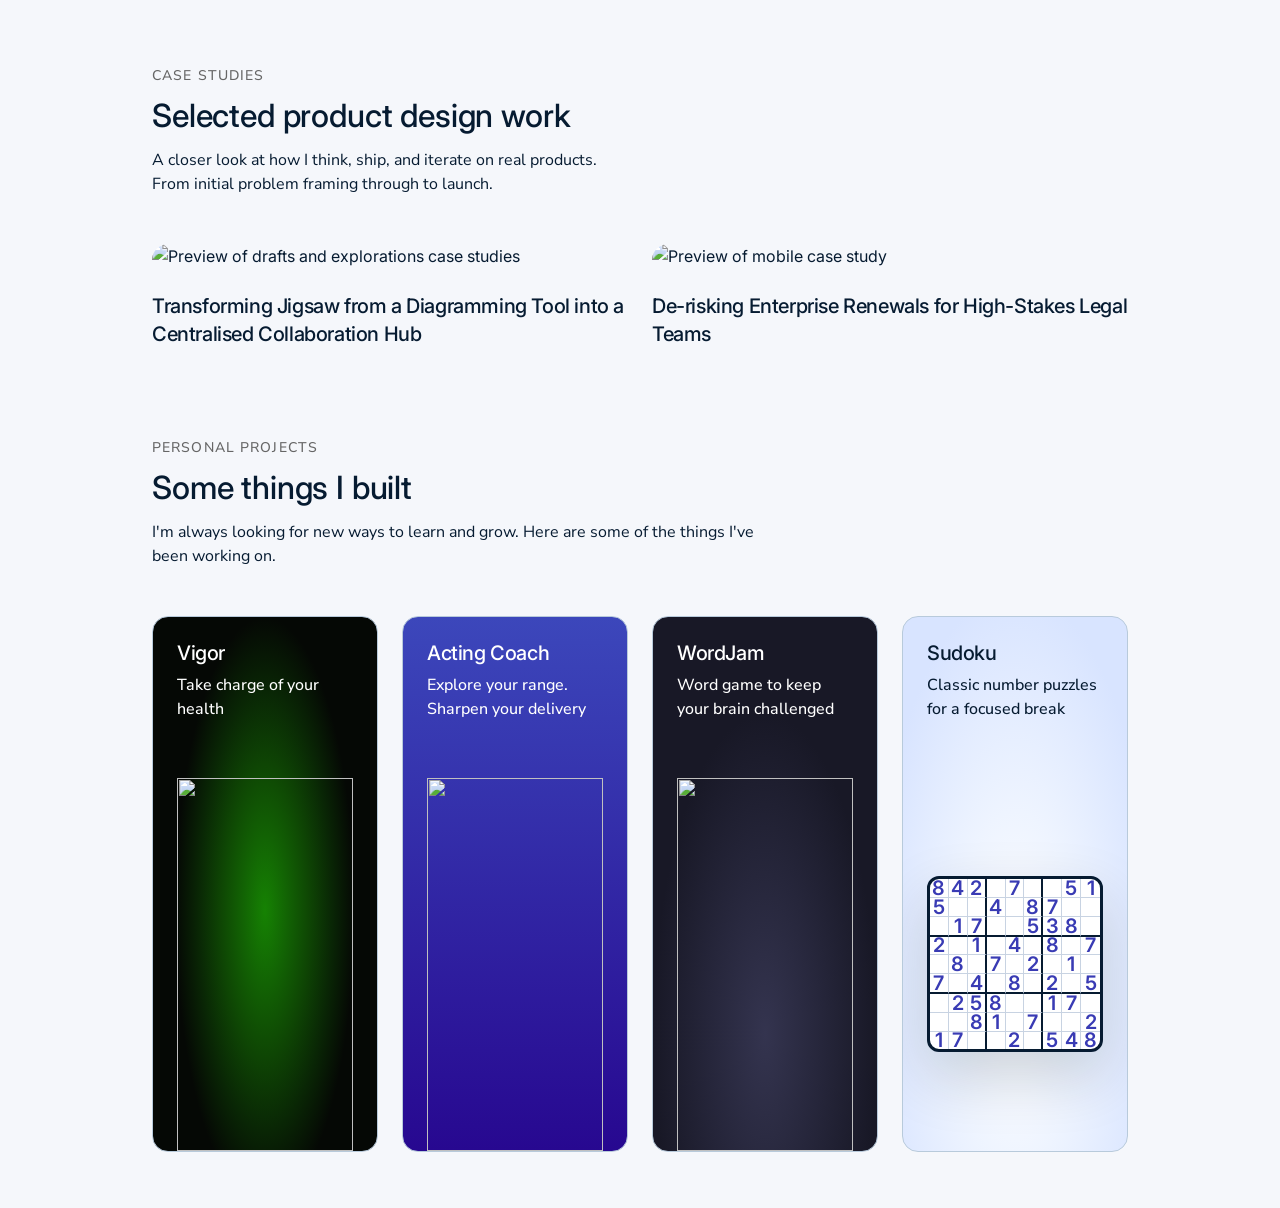
==== make/index.html @ db756119 "Add Sudoku to make page (#3) Co-authored-by: Cursor Agent <cursoragent@cursor.com> Co-authored-by: C" ====
<!DOCTYPE html>
<html lang="en">
<head>
    <meta charset="UTF-8">
    <meta name="viewport" content="width=device-width, initial-scale=1.0">
    <title>Make | Chip Rian</title>
    <meta name="description" content="Product design portfolio by Chip Rian.">
    <meta name="author" content="Chip Rian">
    <meta name="robots" content="index, follow">
    <link rel="canonical" href="https://designwithchip.com/make">
    
    <link rel="icon" type="image/png" href="../img/favicon.png">
    <link rel="stylesheet" href="../styles.css">
    <script src="../js/nav.js" defer></script>
    <script src="../js/footer.js" defer></script>
    <!-- Google tag (gtag.js) -->
    <script async src="https://www.googletagmanager.com/gtag/js?id=G-Y6DG4FZD75"></script>
    <script>
        window.dataLayer = window.dataLayer || [];
        function gtag(){dataLayer.push(arguments);}
        gtag('js', new Date());
        gtag('config', 'G-Y6DG4FZD75');
    </script>
</head>
<body class="portfolio-page">
    <div id="nav-placeholder"></div>
    
    <main class="portfolio-main">
        <div class="content-container">
            <section class="portfolio-hero">
                <p class="portfolio-eyebrow">Case studies</p>
                <h1 class="portfolio-title">Selected product design work</h1>
                <p class="portfolio-intro">
                    A closer look at how I think, ship, and iterate on real products.<br>From initial problem framing through to launch.
                </p>
            </section>

            <section class="portfolio-grid" aria-label="Case studies">
                <a class="portfolio-card-link" href="/make/drafts/">
                    <article class="portfolio-card">
                        <img src="../img/case-study-drafts.png" alt="Preview of drafts and explorations case studies" class="portfolio-card-image">
                        <h2 class="portfolio-card-title">Transforming Jigsaw from a Diagramming Tool into a Centralised Collaboration Hub</h2>
                    </article>
                </a>

                <a class="portfolio-card-link" href="/make/mobile/">
                    <article class="portfolio-card">
                        <img src="../img/case-study-mobile.png" alt="Preview of mobile case study" class="portfolio-card-image">
                        <h2 class="portfolio-card-title">De-risking Enterprise Renewals for High-Stakes Legal Teams</h2>
                    </article>
                </a>
            </section>

            <section class="portfolio-hero">
                <p class="portfolio-eyebrow">Personal projects</p>
                <h1 class="portfolio-title">Some things I built</h1>
                <p class="portfolio-intro">
                    I'm always looking for new ways to learn and grow. Here are some of the things I've been working on.
                </p>
            </section>

            <section class="make-personal-grid" aria-label="Personal projects">
                <div class="make-personal-grid-inner">
                    <a class="make-project-card-link" href="/make/vigor/" aria-label="Vigor">
                        <article class="make-project-card make-project-card--vigor" aria-label="Vigor card">
                            <div class="make-project-card-content">
                                <div class="make-project-card-title-row">
                                    <h3 class="make-project-card-title">Vigor</h3>
                                    <img class="make-project-card-frame-icon" src="../img/make/make-grid-frame.svg" alt="" aria-hidden="true">
                                </div>
                                <p class="make-project-card-subtitle">
                                    Take charge of your health
                                </p>
                            </div>
                            <div class="make-project-card-image-wrap" aria-hidden="true">
                                <img class="make-project-card-image" src="../img/make/make-grid-vigor.png" alt="" loading="lazy">
                            </div>
                        </article>
                    </a>

                    <a class="make-project-card-link" href="/make/acting-coach/" aria-label="Acting Coach">
                        <article class="make-project-card make-project-card--acting-coach" aria-label="Acting Coach card">
                            <div class="make-project-card-content">
                                <div class="make-project-card-title-row">
                                    <h3 class="make-project-card-title">Acting Coach</h3>
                                    <img class="make-project-card-frame-icon" src="../img/make/make-grid-frame.svg" alt="" aria-hidden="true">
                                </div>
                                <p class="make-project-card-subtitle">
                                    Explore your range.
                                    <br>Sharpen your delivery
                                </p>
                            </div>
                            <div class="make-project-card-image-wrap" aria-hidden="true">
                                <img class="make-project-card-image" src="../img/make/make-grid-acting-coach.png" alt="" loading="lazy">
                            </div>
                        </article>
                    </a>

                    <a class="make-project-card-link" href="/make/wordjam/" aria-label="WordJam">
                        <article class="make-project-card make-project-card--wordjam" aria-label="WordJam card">
                            <div class="make-project-card-content">
                                <div class="make-project-card-title-row">
                                    <h3 class="make-project-card-title">WordJam</h3>
                                    <img class="make-project-card-frame-icon" src="../img/make/make-grid-frame.svg" alt="" aria-hidden="true">
                                </div>
                                <p class="make-project-card-subtitle">
                                    Word game to keep your brain challenged
                                </p>
                            </div>
                            <div class="make-project-card-image-wrap" aria-hidden="true">
                                <img class="make-project-card-image" src="../img/make/make-grid-wordjam.png" alt="" loading="lazy">
                            </div>
                        </article>
                    </a>

                    <a class="make-project-card-link" href="/sudoku/" aria-label="Sudoku">
                        <article class="make-project-card make-project-card--sudoku" aria-label="Sudoku card">
                            <div class="make-project-card-content">
                                <div class="make-project-card-title-row">
                                    <h3 class="make-project-card-title">Sudoku</h3>
                                    <img class="make-project-card-frame-icon" src="../img/make/make-grid-frame.svg" alt="" aria-hidden="true">
                                </div>
                                <p class="make-project-card-subtitle">
                                    Classic number puzzles for a focused break
                                </p>
                            </div>
                            <div class="make-project-card-image-wrap make-project-card-image-wrap--sudoku" aria-hidden="true">
                                <div class="make-project-card-sudoku-board">
                                    <span>8</span><span>4</span><span>2</span><span></span><span>7</span><span></span><span></span><span>5</span><span>1</span>
                                    <span>5</span><span></span><span></span><span>4</span><span></span><span>8</span><span>7</span><span></span><span></span>
                                    <span></span><span>1</span><span>7</span><span></span><span></span><span>5</span><span>3</span><span>8</span><span></span>
                                    <span>2</span><span></span><span>1</span><span></span><span>4</span><span></span><span>8</span><span></span><span>7</span>
                                    <span></span><span>8</span><span></span><span>7</span><span></span><span>2</span><span></span><span>1</span><span></span>
                                    <span>7</span><span></span><span>4</span><span></span><span>8</span><span></span><span>2</span><span></span><span>5</span>
                                    <span></span><span>2</span><span>5</span><span>8</span><span></span><span></span><span>1</span><span>7</span><span></span>
                                    <span></span><span></span><span>8</span><span>1</span><span></span><span>7</span><span></span><span></span><span>2</span>
                                    <span>1</span><span>7</span><span></span><span></span><span>2</span><span></span><span>5</span><span>4</span><span>8</span>
                                </div>
                            </div>
                        </article>
                    </a>
                </div>
            </section>
        </div>
    </main>

    <div id="footer-placeholder"></div>
</body>
</html>
---- styles.css ----
@import url('https://fonts.googleapis.com/css2?family=Inter:slnt,wght@-10..0,100..900&family=Nunito+Sans:ital,opsz,wght@0,6..12,400..700&display=swap');

:root {
    /* Figma — designwithchip.com website (home 134:734) */
    --color-page: #f5f7fb;
    --color-surface-off-white: #fcfcfc;
    --color-surface-white: #ffffff;
    --color-text-figma: #061b31;
    --color-text-secondary-figma: #64748d;

    /* Background Colors */
    --bg-primary: #ffffff;
    --bg-secondary: #f5f5f5;
    --bg-tertiary: #f8f8f8;
    --bg-card: #f5f5f5;
    --bg-card-hover: #e8e8e8;
    --bg-navbar: #fcfcfc;
    --bg-promo: #f8f8f8;
    --bg-phone: #000;
    --bg-status-bar: #FFFFFF;
    --bg-bottom-nav: #f8f8f8;
    
    /* Text Colors */
    --text-primary: #061b31;
    --text-secondary: #666666;
    --text-on-dark: #FFFFFF;
    --text-on-light: #000000;
    --text-on-yellow: #000000;
    
    /* Border Colors */
    --border-primary: #e0e0e0;
    --border-secondary: #f0f0f0;
    --border-input: #ddd;
    
    /* Button & Chip Colors */
    --chip-green: #4CB221;
    --chip-purple: #4F32D9;
    --chip-purple-hover: #3d26a8;
    --chip-blue: #2184B2;
    --chip-gray: #616161;
    --chip-yellow: #F5C139;
    --chip-yellow-hover: #E5B132;
    --chip-orange: #FF8C00;
    --button-blue: #007AFF;
    
    /* Gradient Colors */
    --gradient-start: #3C1F7B;
    --gradient-end: #E06716;
    
    /* Font Family */
    --font-family: 'Inter', -apple-system, BlinkMacSystemFont, 'Segoe UI', Roboto, Oxygen, Ubuntu, Cantarell, sans-serif;
    --font-nunito: 'Nunito Sans', var(--font-family);
    
    /* Hero (Figma 127:743) */
    --hero-primary: #393bb4;
    --hero-border: #b8cadb;
    
    /* Font Sizes */
    --font-size-xs: 12px;
    --font-size-sm: 14px;
    --font-size-base: 16px;
    --font-size-md: 18px;
    --font-size-lg: 20px;
    --font-size-xl: 22px;
    --font-size-2xl: 24px;
    --font-size-3xl: 28px;
    --font-size-4xl: 48px;
    
    /* Font Weights */
    --font-weight-normal: 400;
    --font-weight-medium: 500;
    --font-weight-semibold: 600;
    --font-weight-bold: 700;
    
    /* Line Heights */
    --line-height-tight: 16px;
    --line-height-normal: 20px;
    --line-height-relaxed: 22px;
    --line-height-loose: 24px;
    --line-height-body: 1.6;
}

* {
    margin: 0;
    padding: 0;
    box-sizing: border-box;
}

body {
    color: var(--text-primary);
    font-family: var(--font-family);
    line-height: var(--line-height-body);
    background: var(--color-page);
}

/* index.html — Figma White/Off-White (#fcfcfc) */
body.page-home {
    background: var(--color-surface-off-white);
}

.hidden {
    display: none;
}

/* Navbar — Figma node 166:901 */
.navbar {
    position: sticky;
    top: 0;
    z-index: 100;
    background-color: var(--bg-navbar);
    display: flex;
    justify-content: center;
    align-items: center;
    min-height: 68px;
    padding: 0;
    border-bottom: 0.5px solid var(--hero-border);
}

.navbar-container {
    display: flex;
    justify-content: space-between;
    align-items: center;
    max-width: 1024px;
    width: 100%;
    padding: 0 24px;
    gap: 16px;
}

.navbar-brand {
    flex: 1 1 0;
    min-width: 0;
    font-size: 14px;
    line-height: 1.45;
    font-weight: var(--font-weight-semibold);
    letter-spacing: -0.28px;
    color: #061b31;
    text-decoration: none;
    text-transform: lowercase;
}

.navbar-brand:hover {
    opacity: 0.85;
}

.navbar-nav {
    display: flex;
    flex-wrap: wrap;
    align-items: center;
    justify-content: center;
    gap: 24px;
    list-style: none;
    margin: 0;
    padding: 0;
}

.navbar-nav-item--hidden {
    display: none !important;
}

.navbar-link {
    display: inline-block;
    font-size: 14px;
    line-height: 1.45;
    font-weight: var(--font-weight-medium);
    letter-spacing: -0.07px;
    color: #061b31;
    text-decoration: none;
    padding-bottom: 2px;
    border-bottom: 1px solid transparent;
    transition: color 0.15s ease, border-color 0.15s ease, opacity 0.15s ease;
}

.navbar-link:hover {
    opacity: 0.8;
}

.navbar-link--active {
    color: var(--hero-primary);
    border-bottom-color: var(--hero-primary);
}

.navbar-link--external {
    display: inline-flex;
    align-items: center;
    gap: 4px;
    border-bottom-color: transparent;
}

.navbar-link--external:hover {
    border-bottom-color: transparent;
}

.navbar-link-icon {
    flex-shrink: 0;
    display: block;
}

.navbar-cta-wrap {
    flex: 1 1 0;
    display: flex;
    justify-content: flex-end;
    min-width: 0;
}

.navbar-book-btn {
    display: inline-flex;
    align-items: center;
    justify-content: center;
    padding: 8px 12px;
    border-radius: 8px;
    border: 0.5px solid var(--hero-primary);
    background: transparent;
    color: var(--hero-primary);
    font-size: 14px;
    line-height: 1.45;
    font-weight: var(--font-weight-medium);
    letter-spacing: -0.07px;
    text-decoration: none;
    white-space: nowrap;
    transition: opacity 0.15s ease, background-color 0.15s ease;
}

.navbar-book-btn:hover {
    opacity: 0.9;
    background-color: rgba(57, 59, 180, 0.06);
}

@media (max-width: 799px) {
    .navbar-container {
        flex-wrap: wrap;
        row-gap: 12px;
        padding-top: 12px;
        padding-bottom: 12px;
    }

    .navbar-brand {
        flex: 1 1 auto;
    }

    .navbar-nav {
        order: 3;
        flex: 1 1 100%;
        justify-content: flex-start;
        gap: 16px;
    }

    .navbar-cta-wrap {
        flex: 0 0 auto;
    }

    .navbar-book-btn {
        font-size: 13px;
        padding: 6px 10px;
    }
}

/* Legacy class names (older pages / components) */
.logo {
    font-size: var(--font-size-sm);
    line-height: var(--line-height-normal);
    font-weight: var(--font-weight-semibold);
    color: var(--text-primary);
    text-decoration: none;
}

.nav-links {
    display: flex;
    gap: 2rem;
    list-style: none;
}

.nav-links a {
    color: var(--text-primary);
    text-decoration: none;
    font-size: var(--font-size-sm);
    line-height: var(--line-height-normal);
    font-weight: var(--font-weight-normal);
    transition: opacity 0.3s ease;
}

.nav-links a:hover {
    opacity: 0.7;
}

.nav-icon {
    width: 16px;
    height: 16px;
    margin-left: 4px;
    vertical-align: middle;
}

main {
    font-size: var(--font-size-base);
    line-height: var(--line-height-loose);
    font-weight: var(--font-weight-normal);
}

.intro-section {
    margin: 0;
    padding: 24px;
    max-width: 1024px;
    /* max-height: 600px;
    height: 100vh; */
    display: flex;
    flex-direction: column;
    /* align-items: center;
    justify-content: center;
    text-align: center; */
    /* border-right: 1px solid var(--border-primary);
    border-left: 1px solid var(--border-primary);
    border-bottom: 1px solid var(--border-primary); */
}

.intro-title {
    font-size: var(--font-size-4xl);
    line-height: 56px;
    font-weight: var(--font-weight-medium);
}

.intro-section p {
    font-size: var(--font-size-2xl);
    line-height: var(--line-height-body);
    font-weight: var(--font-weight-normal);
    color: var(--text-secondary);
    margin-bottom: 32px;
}

.intro-buttons {
    display: flex;
    gap: 16px;
    margin-top: 32px;
    flex-wrap: nowrap;
    margin: 0 auto;
    width: 100%;
    justify-content: center;
}

.intro-button {
    display: inline-block;
    padding: 12px 24px;
    border-radius: 8px;
    text-decoration: none;
    font-size: var(--font-size-base);
    font-weight: var(--font-weight-medium);
    transition: all 0.3s ease;
    cursor: pointer;
    border: none;
}

.intro-button-primary a {
    color: var(--bg-primary) !important; 
}

.intro-button-primary a:visited {
    color: var(--bg-primary) !important;
}

.intro-button-primary {
    background-color: var(--text-primary);
    color: var(--bg-primary);
}

.intro-button-primary:hover {
    opacity: 0.9;
    transform: translateY(-1px);
}

.intro-button-secondary {
    background-color: transparent;
    color: var(--text-primary);
    border: 1px solid var(--border-primary);
}

.intro-button-secondary:hover {
    background-color: var(--bg-card);
    border-color: var(--text-primary);
}

.work-section {
    width: 100%;
    padding: 32px 24px;
    /* border-right: 1px solid var(--border-primary);
    border-left: 1px solid var(--border-primary);
    border-bottom: 1px solid var(--border-primary); */
    display: flex;
    flex-direction: column;
    gap: 24px;
}

.work-section h2 {
    font-size: 32px;
    line-height: 40px;
    font-weight: var(--font-weight-normal);
    color: var(--text-primary);
    margin-bottom: 8px;
}

.work-section p {
    font-size: var(--font-size-base);
    line-height: var(--line-height-normal);
    font-weight: var(--font-weight-normal);
    color: var(--text-primary);
    margin-bottom: 32px;
}

.work-section-cards-2-1 {
    display: flex;
    gap: 24px;
}

.work-section-cards-2-1 > :first-child {
    flex: 2.3;
}

.work-section-cards-2-1 > :last-child {
    flex: 1;
}

.work-section-card {
    border-radius: 16px;
    padding: 24px;
    overflow: hidden;
    display: block;
    text-decoration: none;
    color: inherit;
    height: 536px;
}

.work-section-card-description {
    display: flex;
    flex-direction: column;
    gap: 8px;
    min-height: 72px;
    margin-bottom: 32px;
}

.work-section-card h3 {
    color: var(--text-on-dark);
    font-size: 20px;
    list-style: 24px;
    font-weight: var(--font-weight-semibold);

}

.work-section-card p {
    color: var(--text-on-dark);
    font-size: 16px;
    line-height: 20px;
    margin-bottom: 0px;
}

.ai-saas-website-review {
    background: linear-gradient(180deg, #d92b2b 0%, #891236 100%);
    color: var(--text-on-dark);
}

.ai-saas-website-review img {
    width: 100%;
    height: auto;
    object-fit: contain;
}

.wordjam {
    background: linear-gradient(180deg, #34344F 0%, #181826 100%);
    color: var(--text-on-dark);
}

.wordjam img {
    width: 100%;
    height: auto;
    object-fit: contain;
    /* box-shadow: 0 4px 36px 0 rgba(0, 0, 0, 0.25); */
}

.work-section-cards-1-1-1 {
    display: flex;
    gap: 24px;
}

.vigor {
    background: linear-gradient(180deg, #168203 0%, #050805 100%);
    color: var(--text-on-dark);
}

.vigor img {
    width: 100%;
    height: auto;
    object-fit: contain;
    /* box-shadow: 0 4px 36px 0 rgba(0, 0, 0, 0.25); */
}

.acting-coach {
    background: linear-gradient(180deg, #3C47BB 0%, #270890 100%);
    color: var(--text-on-dark);
}

.acting-coach img {
    width: 100%;
    height: auto;
    object-fit: contain;
    /* box-shadow: 0 4px 36px 0 rgba(0, 0, 0, 0.25); */
}

.warm {
    background: linear-gradient(180deg, #FFDA00 0%, #F27E00 100%);
    color: var(--text-primary);
}

.warm h3, .warm p {
    color: var(--text-primary);
}

.warm img {
    width: 100%;
    height: auto;
    object-fit: contain;
    /* box-shadow: 0 4px 36px 0 rgba(0, 0, 0, 0.25); */
}





.content-container {
    max-width: 1024px;
    margin: 32px auto;
    display: flex;
    flex-direction: column;
    gap: 32px;
    padding: 0 24px;
}

.cards-section {
    display: flex;
    gap: 8px;
    margin-top: 48px;
}

.card {
    background-color: var(--bg-card);
    border-radius: 16px;
    padding: 20px;
    text-align: left;
    flex: 1;
    transition: background-color 0.3s ease;
    display: flex;
    align-items: center;
    gap: 16px;
}

.card:hover {
    background-color: var(--bg-card-hover);
}

.card h3 {
    color: var(--text-primary);
}

.card p {
    color: var(--text-primary);
}

.card-image {
    width: 88px;
    height: 88px;
    margin-bottom: 0;
    border-radius: 14px;
    display: flex;
    align-items: center;
    justify-content: center;
    overflow: hidden;
    text-decoration: none;
}

.card-content {
    display: flex;
    flex-direction: column;
    gap: 8px;
    flex: 1;
    align-items: flex-start;
}

.card-initials {
    font-size: var(--font-size-3xl);
    font-weight: var(--font-weight-bold);
    color: var(--text-primary);
}

.acting-coach-card {
    background: linear-gradient(135deg, var(--gradient-start) 0%, var(--gradient-end) 100%);
}

.card-image img {
    width: 100%;
    height: 100%;
    object-fit: cover;
}

.card-title {
    font-size: var(--font-size-xl);
    line-height: var(--line-height-loose);
    font-weight: var(--font-weight-semibold);
    color: var(--text-primary);
}

.card-title-link {
    text-decoration: none;
    display: block;
}

.card-title-link .card-title {
    margin: 0;
}

.card-description {
    font-size: var(--font-size-sm);
    line-height: var(--line-height-normal);
    font-weight: var(--font-weight-normal);
    color: var(--text-primary);
    margin-bottom: 0;
}

.card-chip {
    display: inline-block;
    background-color: var(--chip-green);
    color: var(--text-on-dark);
    font-size: var(--font-size-xs);
    line-height: var(--line-height-tight);
    font-weight: var(--font-weight-normal);
    padding: 4px 12px;
    border-radius: 12px;
    text-decoration: none;
}

.card-link {
    text-decoration: none;
    color: inherit;
    flex: 1;
    display: block;
}

.card-link .card {
    height: 100%;
}

/* Promo section styles */
.promo-section {
    margin-top: 40px;
    background-color: var(--bg-promo);
    border-radius: 16px;
    padding: 40px 20px;
    display: flex;
    justify-content: center;
    align-items: center;
}

.promo-card {
    background-color: transparent;
    border-radius: 0;
    padding: 0;
    text-align: center;
    transition: opacity 0.3s ease;
    display: flex;
    flex-direction: column;
    align-items: center;
    gap: 32px;
    text-decoration: none;
    color: inherit;
    width: 100%;
}

.promo-card:hover {
    opacity: 0.9;
}

.promo-image {
    width: 180px;
    height: auto;
    border-radius: 0;
    display: flex;
    align-items: center;
    justify-content: center;
    overflow: hidden;
    flex-shrink: 0;
}

.promo-image img {
    width: 100%;
    height: auto;
    object-fit: contain;
}

.promo-content {
    display: flex;
    flex-direction: column;
    gap: 8px;
    flex: 1;
    align-items: center;
}

.promo-title {
    font-size: var(--font-size-xl);
    line-height: var(--line-height-loose);
    font-weight: var(--font-weight-semibold);
    color: var(--text-primary);
    margin: 0;
}

.promo-description {
    font-size: var(--font-size-sm);
    line-height: var(--line-height-normal);
    font-weight: var(--font-weight-normal);
    color: var(--text-primary);
    margin: 0;
}

.promo-chip {
    display: inline-block;
    padding: 12px 48px;
    background-color: var(--chip-yellow);
    color: var(--text-on-yellow);
    font-size: var(--font-size-lg);
    font-weight: var(--font-weight-bold);
    text-decoration: none;
    border-radius: 8px;
    text-align: center;
    transition: all 0.2s;
    cursor: pointer;
    margin-top: 16px;
}

.promo-chip:hover {
    background-color: var(--chip-yellow-hover);
}

/* Warm page specific styles */
.nav-right {
    display: flex;
    align-items: center;
    gap: 2rem;
}

.beta-button {
    background-color: var(--chip-purple);
    color: var(--text-on-dark);
    border: none;
    border-radius: 8px;
    padding: 8px 16px;
    font-size: var(--font-size-sm);
    font-weight: var(--font-weight-medium);
    cursor: pointer;
    transition: background-color 0.3s ease;
    margin-left: auto;
    display: inline-block;
    text-decoration: none;
}

.beta-button:hover {
    background-color: var(--chip-purple-hover);
}

.appstore-link {
    padding: 0;
    background: none;
}

.store-badge {
    height: 40px;
    width: auto;
    display: block;
}

.app-intro {
    margin: 40px 0 40px 0;
}

.app-header {
    display: flex;
    align-items: center;
}

.app-icon {
    width: 80px;
    height: 80px;
    border-radius: 16px;
    overflow: hidden;
    margin-right: 16px;
}

.app-icon img {
    width: 100%;
    height: 100%;
    object-fit: cover;
}

.app-icon.placeholder {
    display: flex;
    align-items: center;
    justify-content: center;
    background: linear-gradient(135deg, var(--gradient-start) 0%, var(--gradient-end) 100%);
    color: var(--text-on-dark);
    font-size: var(--font-size-2xl);
    font-weight: var(--font-weight-bold);
}

.app-icon.coaching-profile {
    width: 160px;
    height: 160px;
    border-radius: 16px;
}

.app-title {
    font-size: var(--font-size-4xl);
    line-height: 56px;
    font-weight: var(--font-weight-medium);
    color: var(--text-primary);
    margin-bottom: 8px;
}

.app-tagline {
    font-size: var(--font-size-2xl);
    line-height: var(--line-height-body);
    font-weight: var(--font-weight-normal);
    color: var(--text-secondary);
    margin-bottom: 8px;
}

.app-description p {
    font-size: var(--font-size-base);
    line-height: var(--line-height-loose);
    color: var(--text-primary);
}

.app-chip {
    display: inline-block;
    background-color: var(--chip-green);
    color: var(--text-on-dark);
    font-size: var(--font-size-xs);
    line-height: var(--line-height-tight);
    font-weight: var(--font-weight-normal);
    padding: 4px 12px;
    border-radius: 12px;
}

.beta {
    background-color: var(--chip-blue);
}

.development {
    background-color: var(--chip-gray);
}

.released {
    background-color: var(--chip-green);
}

.try-beta {
    background-color: var(--chip-purple);
}

.app-description {
    margin: 40px 0;
}

.app-description p {
    font-size: var(--font-size-base);
    line-height: var(--line-height-loose);
    color: var(--text-primary);
}

.mockups-section {
    margin: 40px 0;
    width: 100%;
    text-align: center;
}

.phone-mockup {
    display: inline-block;
    width: 280px;
    height: 560px;
    background-color: var(--bg-phone);
    border-radius: 40px;
    padding: 8px;
    box-shadow: 0 8px 32px rgba(0, 0, 0, 0.3);
    margin: 0 16px;
}

.phone-screen {
    width: 100%;
    height: 100%;
    border-radius: 32px;
    overflow: hidden;
    display: flex;
    flex-direction: column;
}

.screen-image {
    width: 100%;
    height: 100%;
    object-fit: cover;
    border-radius: 32px;
}

.status-bar {
    display: flex;
    justify-content: space-between;
    align-items: center;
    padding: 12px 20px;
    background-color: var(--bg-status-bar);
    font-size: var(--font-size-sm);
    font-weight: var(--font-weight-semibold);
}

.status-icons {
    display: flex;
    gap: 4px;
}

.screen-content {
    flex: 1;
    padding: 20px;
    color: var(--text-on-light);
    overflow-y: auto;
}

.screen-content h2 {
    font-size: var(--font-size-2xl);
    font-weight: var(--font-weight-bold);
    margin-bottom: 20px;
    color: var(--text-on-light);
}

.screen-header {
    display: flex;
    justify-content: space-between;
    align-items: center;
    margin-bottom: 20px;
}

.screen-header h2 {
    margin: 0;
    font-size: var(--font-size-md);
    font-weight: var(--font-weight-semibold);
}

.header-icons {
    display: flex;
    gap: 12px;
}

.contact-list {
    margin-bottom: 24px;
}

.contact-item {
    display: flex;
    justify-content: space-between;
    align-items: center;
    padding: 12px 0;
    border-bottom: 1px solid var(--border-secondary);
}

.connect-btn {
    background-color: var(--chip-orange);
    color: var(--text-on-dark);
    border: none;
    border-radius: 6px;
    padding: 6px 12px;
    font-size: var(--font-size-xs);
    font-weight: var(--font-weight-medium);
}

.important-dates {
    margin-top: 24px;
}

.important-dates h3 {
    font-size: var(--font-size-base);
    font-weight: var(--font-weight-semibold);
    color: var(--text-on-light);
}

.date-item {
    display: flex;
    flex-direction: column;
    gap: 4px;
    padding: 8px 0;
}

.date {
    font-size: var(--font-size-xs);
    font-weight: var(--font-weight-semibold);
    color: var(--text-secondary);
}

.event {
    font-size: var(--font-size-sm);
    color: var(--text-on-light);
}

.friends-list {
    display: flex;
    flex-direction: column;
    gap: 8px;
}

.friend-item {
    padding: 12px 0;
    border-bottom: 1px solid var(--border-secondary);
    font-size: var(--font-size-sm);
    color: var(--text-on-light);
}

.profile-content {
    display: flex;
    flex-direction: column;
    gap: 20px;
}

.field {
    display: flex;
    flex-direction: column;
    gap: 8px;
}

.field label {
    font-size: var(--font-size-xs);
    font-weight: var(--font-weight-semibold);
    color: var(--text-secondary);
    text-transform: uppercase;
}

.field input {
    border: 1px solid var(--border-input);
    border-radius: 6px;
    padding: 8px 12px;
    font-size: var(--font-size-sm);
}

.section-header {
    display: flex;
    justify-content: space-between;
    align-items: center;
    margin-bottom: 12px;
}

.section-header h3 {
    font-size: var(--font-size-xs);
    font-weight: var(--font-weight-semibold);
    color: var(--text-secondary);
    text-transform: uppercase;
    margin: 0;
}

.section-header button {
    background-color: var(--button-blue);
    color: var(--text-on-dark);
    border: none;
    border-radius: 6px;
    padding: 4px 8px;
    font-size: var(--font-size-xs);
}

.bottom-nav {
    display: flex;
    justify-content: space-around;
    align-items: center;
    padding: 12px 0;
    background-color: var(--bg-bottom-nav);
    border-top: 1px solid var(--border-primary);
    font-size: var(--font-size-md);
}

.why-section {
    margin: 80px 0;
}

.why-section h2 {
    font-size: 32px;
    line-height: 40px;
    font-weight: var(--font-weight-normal);
    color: var(--text-primary);
    margin-bottom: 24px;
}

.why-section p {
    font-size: var(--font-size-base);
    line-height: var(--line-height-loose);
    color: var(--text-primary);
    margin-bottom: 16px;
}

.feature-list {
    margin: 12px 0 0 20px;
    display: flex;
    flex-direction: column;
    gap: 8px;
    color: var(--text-primary);
}

.feature-list li {
    line-height: var(--line-height-relaxed);
}

/* Home – Figma node 134:734 (home) */
/* Home hero – Figma node 134:744 (Hero 1) */
.coaching-hero {
    display: flex;
    align-items: center;
    justify-content: center;
    gap: 24px;
    padding: 48px;
    border: 0.5px solid var(--hero-border);
    border-radius: 32px;
    overflow: hidden;
    background: radial-gradient(100% 100% at 100% 100%, #4444D2 0%, #3444C5 34.13%, #30329F 71%, #21227D 100%), radial-gradient(203.33% 100% at 100% 46.25%, #393BB4 0%, #191A4E 100%);
}

.coaching-hero-content {
    flex: 1;
    min-width: 0;
    display: flex;
    flex-direction: column;
    gap: 16px;
    align-items: flex-start;
}

.coaching-eyebrow {
    font-family: var(--font-nunito);
    font-size: 16px;
    font-weight: var(--font-weight-medium);
    line-height: 24px;
    color: #ffffff;
    margin: 0;
}

.coaching-title {
    font-family: var(--font-family);
    font-size: 24px;
    font-weight: var(--font-weight-medium);
    line-height: 36px;
    letter-spacing: -0.12px;
    color: #ffffff;
    margin: 0;
}

.coaching-hero-buttons {
    display: flex;
    gap: 16px;
    align-items: center;
    flex-wrap: wrap;
}

.coaching-hero-btn {
    display: inline-flex;
    align-items: center;
    justify-content: center;
    padding: 12px 20px;
    border-radius: 9px;
    font-family: var(--font-family);
    font-size: 18px;
    font-weight: var(--font-weight-medium);
    letter-spacing: -0.09px;
    line-height: 1.45;
    text-decoration: none;
    cursor: pointer;
    border: none;
    transition: opacity 0.2s ease;
}

.coaching-hero-btn:hover {
    opacity: 0.92;
}

.coaching-hero-btn-primary {
    background-color: #ffffff;
    color: var(--hero-primary);
}

.coaching-hero-btn-primary:hover {
    background-color: #f2f3ff;
    opacity: 1;
}

.coaching-hero-btn-secondary {
    background-color: transparent;
    color: #ffffff;
    border: 1px solid #ffffff;
}

.coaching-hero-btn-secondary:hover {
    background-color: rgba(255, 255, 255, 0.08);
    opacity: 1;
}

.coaching-hero-subtext {
    font-family: var(--font-nunito);
    font-size: 16px;
    font-weight: var(--font-weight-medium);
    line-height: 24px;
    color: var(--text-primary);
    margin: 0;
}

.coaching-hero-photo {
    flex-shrink: 0;
    width: 320px;
    height: 320px;
    border-radius: 32px;
    overflow: hidden;
    border: 1px solid #ffffff;
    box-sizing: border-box;
}

.coaching-hero-photo img {
    width: 100%;
    height: 100%;
    object-fit: cover;
    display: block;
}

.coaching-hero-cta {
    margin-top: 32px;
    padding: 24px;
    background-color: var(--bg-card);
    border-radius: 16px;
}

.coaching-hero-cta .coaching-cta-title {
    margin-bottom: 12px;
}

.coaching-hero-cta .coaching-cta-text {
    padding-bottom: 20px;
}

.coaching-hero-details-link {
    margin-top: 16px;
    margin-bottom: 0;
    font-size: var(--font-size-sm);
}

.coaching-hero-details-link a {
    color: var(--text-secondary);
    text-decoration: underline;
}

.coaching-info {
    flex: 1;
}

.coaching-tagline {
    font-size: var(--font-size-lg);
    line-height: 28px;
    font-weight: var(--font-weight-normal);
    color: var(--text-secondary);
    margin-bottom: 8px;
}

/* Same bordered, padded block as .work-section on main index */
.coaching-section {
    width: 100%;
    padding: 72px 24px;
    display: flex;
    flex-direction: column;
    gap: 24px;
}

.coaching-section.hidden {
    display: none;
}

.coaching-section h2 {
    font-size: 32px;
    line-height: 40px;
    font-weight: var(--font-weight-normal);
    color: var(--text-primary);
    margin-bottom: 8px;
}

.coaching-section > p {
    font-size: var(--font-size-base);
    line-height: var(--line-height-normal);
    font-weight: var(--font-weight-normal);
    color: var(--text-primary);
    margin-bottom: 0;
}

/* The problem — Figma 134:756 (White/Light grey) */
.problem-section {
    background-color: var(--color-page);
    border: 0.5px solid var(--hero-border);
    border-radius: 32px;
    padding: 48px;
    overflow: hidden;
}

.problem-section-inner {
    display: flex;
    flex-direction: column;
    gap: 8px;
    max-width: 100%;
}

.problem-heading {
    font-family: var(--font-family);
    font-size: 24px;
    font-weight: var(--font-weight-medium);
    line-height: 36px;
    letter-spacing: -0.12px;
    color: var(--text-primary);
    margin: 0;
}

.problem-body {
    font-family: var(--font-nunito);
    font-size: 16px;
    font-weight: var(--font-weight-medium);
    line-height: 24px;
    color: var(--text-primary);
}

.problem-body p {
    margin: 0 0 8px 0;
}

.problem-body p:last-of-type {
    margin-bottom: 0;
}

.problem-body ul {
    margin: 0 0 8px 0;
    padding-left: 24px;
    list-style: disc;
}

.problem-body ul li {
    margin-bottom: 4px;
    font-family: var(--font-nunito);
    font-size: 16px;
    font-weight: var(--font-weight-medium);
    line-height: 24px;
    color: var(--text-primary);
}

.problem-body ul li:last-child {
    margin-bottom: 0;
}

.coaching-section p {
    font-size: var(--font-size-base);
    line-height: var(--line-height-loose);
    color: var(--text-primary);
    margin-bottom: 16px;
}

.coaching-section p:last-of-type {
    margin-bottom: 0;
}

.coaching-note {
    margin-top: 24px;
}

/* About page (about/index.html) */
.about-article .about-article-inner {
    max-width: 720px;
    margin: 0 auto;
}

.about-article-title {
    font-family: var(--font-family);
    font-size: 32px;
    font-weight: var(--font-weight-medium);
    line-height: 40px;
    letter-spacing: -0.16px;
    color: var(--text-primary);
    margin: 0 0 20px 0;
}

.about-lead {
    font-family: var(--font-nunito);
    font-size: 16px;
    font-weight: var(--font-weight-medium);
    line-height: 24px;
    color: var(--text-primary);
    margin: 0;
}

.about-block {
    margin-top: 40px;
}

.about-block h2 {
    font-family: var(--font-family);
    font-size: 24px;
    font-weight: var(--font-weight-medium);
    line-height: 36px;
    letter-spacing: -0.12px;
    color: var(--text-primary);
    margin: 0 0 16px 0;
}

.about-block p,
.about-block li {
    font-family: var(--font-nunito);
    font-size: 16px;
    font-weight: var(--font-weight-medium);
    line-height: 24px;
    color: var(--text-primary);
    margin: 0 0 12px 0;
}

.about-block p:last-child {
    margin-bottom: 0;
}

.about-block ul {
    margin: 12px 0 0 0;
    padding-left: 24px;
    list-style: disc;
}

.about-block li {
    margin-bottom: 8px;
}

.about-block li:last-child {
    margin-bottom: 0;
}

.about-block strong {
    font-weight: var(--font-weight-semibold);
}

.about-hobbies {
    margin-top: 20px;
    display: flex;
    flex-direction: column;
    gap: 24px;
}

.about-hobby h3 {
    font-family: var(--font-family);
    font-size: 18px;
    font-weight: var(--font-weight-medium);
    line-height: 28px;
    letter-spacing: -0.09px;
    color: var(--text-primary);
    margin: 0 0 8px 0;
}

.about-hobby p {
    font-family: var(--font-nunito);
    font-size: 16px;
    font-weight: var(--font-weight-medium);
    line-height: 24px;
    color: var(--text-primary);
    margin: 0;
}

.about-outro {
    margin-top: 32px;
}

.about-outro a {
    color: var(--hero-primary);
    text-decoration: underline;
    text-underline-offset: 2px;
}

.about-outro a:hover {
    opacity: 0.88;
}

/* Why you're not getting calls — Figma 134:794 */
.calls-section {
    background-color: var(--color-page);
    border: 0.5px solid var(--hero-border);
    border-radius: 32px;
    padding: 48px;
    display: flex;
    flex-direction: column;
    gap: 32px;
    overflow: hidden;
}

.calls-section-header {
    display: flex;
    flex-direction: column;
    gap: 8px;
}

.calls-heading {
    font-family: var(--font-family);
    font-size: 24px;
    font-weight: var(--font-weight-medium);
    line-height: 36px;
    letter-spacing: -0.12px;
    color: var(--text-primary);
    margin: 0;
}

.calls-intro {
    font-family: var(--font-nunito);
    font-size: 16px;
    font-weight: var(--font-weight-medium);
    line-height: 24px;
    color: var(--text-primary);
    margin: 0;
}

.calls-cards {
    display: flex;
    gap: 24px;
    width: 100%;
}

.calls-card {
    flex: 1 1 0;
    min-width: 0;
    background-color: var(--color-surface-white);
    border: 0.5px solid var(--hero-border);
    border-radius: 16px;
    padding: 24px;
    display: flex;
    flex-direction: column;
    gap: 24px;
}

.calls-card-icon {
    width: 48px;
    height: 48px;
    flex-shrink: 0;
    display: flex;
    align-items: center;
    justify-content: center;
    border-radius: 50%;
    background-color: var(--hero-primary);
    border: none;
}

.calls-card-icon-img {
    width: 24px;
    height: 24px;
    display: block;
    flex-shrink: 0;
}

.calls-card-title {
    font-family: var(--font-family);
    font-size: 20px;
    font-weight: var(--font-weight-medium);
    line-height: 32px;
    letter-spacing: -0.3px;
    color: var(--text-primary);
    margin: 0;
}

.calls-card-body {
    font-family: var(--font-nunito);
    font-size: 16px;
    font-weight: var(--font-weight-medium);
    line-height: 24px;
    color: var(--text-primary);
}

.calls-card-body p {
    margin: 0 0 8px 0;
}

.calls-card-body p:last-of-type {
    margin-bottom: 0;
}

.calls-card-body ul {
    margin: 0 0 8px 0;
    padding-left: 24px;
    list-style: disc;
}

.calls-card-body ul li {
    margin-bottom: 4px;
    font-family: var(--font-nunito);
    font-size: 16px;
    font-weight: var(--font-weight-medium);
    line-height: 24px;
    color: var(--text-primary);
}

.calls-card-body ul li:last-child {
    margin-bottom: 0;
}

/* What we do to fix it — Figma 134:825 (White/White) */
.fix-it-section {
    background-color: var(--color-surface-white);
    border: 0.5px solid var(--hero-border);
    border-radius: 32px;
    padding: 48px;
    overflow: hidden;
}

.fix-it-inner {
    display: flex;
    flex-direction: column;
    gap: 0;
}

.fix-it-heading {
    font-family: var(--font-family);
    font-size: 24px;
    font-weight: var(--font-weight-medium);
    line-height: 36px;
    letter-spacing: -0.12px;
    color: var(--text-primary);
    margin: 0 0 8px 0;
}

.fix-it-body {
    display: flex;
    flex-direction: column;
    gap: 24px;
}

.fix-it-intro {
    font-family: var(--font-nunito);
    font-size: 16px;
    font-weight: var(--font-weight-medium);
    line-height: 24px;
    color: var(--text-primary);
    margin: 0;
}

.fix-it-subhead {
    font-family: var(--font-nunito);
    font-size: 16px;
    font-weight: var(--font-weight-medium);
    line-height: 24px;
    color: var(--text-primary);
    margin: 0;
}

.fix-it-grid {
    display: grid;
    grid-template-columns: repeat(3, 1fr);
    gap: 8px;
}

.fix-it-item {
    display: flex;
    align-items: center;
    gap: 8px;
    padding: 12px 20px;
    background-color: var(--color-page);
    border-radius: 12px;
}

.fix-it-arrow {
    flex-shrink: 0;
    color: var(--hero-primary);
}

.fix-it-item span {
    font-family: var(--font-nunito);
    font-size: 16px;
    font-weight: var(--font-weight-medium);
    line-height: 24px;
    color: var(--text-primary);
}

.fix-it-outro {
    font-family: var(--font-nunito);
    font-size: 16px;
    font-weight: var(--font-weight-medium);
    line-height: 24px;
    color: var(--text-primary);
    margin: 0;
}

/* What changes after working together — Figma 134:1838 (White/White) */
.changes-section {
    background-color: var(--color-surface-white);
    border: 0.5px solid var(--hero-border);
    border-radius: 32px;
    padding: 48px;
    overflow: hidden;
}

.changes-inner {
    display: flex;
    flex-direction: column;
    gap: 24px;
}

.changes-heading {
    font-family: var(--font-family);
    font-size: 24px;
    font-weight: var(--font-weight-medium);
    line-height: 36px;
    letter-spacing: -0.12px;
    color: var(--text-primary);
    margin: 0;
}

.changes-row {
    display: flex;
    gap: 24px;
    align-items: stretch;
}

.changes-list-wrap {
    flex: 1 1 0;
    min-width: 0;
}

.changes-intro {
    font-family: var(--font-nunito);
    font-size: 16px;
    font-weight: var(--font-weight-medium);
    line-height: 24px;
    color: var(--text-primary);
    margin: 0 0 8px 0;
}

.changes-list {
    margin: 0;
    padding-left: 24px;
    list-style: disc;
    font-family: var(--font-nunito);
    font-size: 16px;
    font-weight: var(--font-weight-medium);
    line-height: 24px;
    color: var(--text-primary);
}

.changes-list li {
    margin-bottom: 4px;
}

.changes-list li:last-child {
    margin-bottom: 0;
}

.changes-cta-box {
    flex: 1 1 0;
    min-width: 0;
    background-color: var(--hero-primary);
    border-radius: 16px;
    padding: 24px;
    display: flex;
    flex-direction: column;
    gap: 16px;
    align-items: center;
    justify-content: center;
    text-align: center;
}

.changes-cta-label {
    font-family: var(--font-nunito);
    font-size: 16px;
    font-weight: var(--font-weight-medium);
    line-height: 24px;
    color: var(--text-on-dark);
    margin: 0;
}

.changes-cta-line {
    font-family: var(--font-family);
    font-size: 20px;
    font-weight: var(--font-weight-medium);
    line-height: 32px;
    letter-spacing: -0.4px;
    color: var(--text-on-dark);
    margin: 0;
}

/* Book your first session — Figma 134:1850 (White/Light grey) */
.book-cta-section {
    background-color: var(--color-page);
    border: 0.5px solid var(--hero-border);
    border-radius: 32px;
    padding: 48px;
    display: flex;
    gap: 48px;
    align-items: center;
    overflow: hidden;
}

.book-cta-content {
    flex: 1 1 0;
    min-width: 0;
    display: flex;
    flex-direction: column;
    gap: 8px;
    align-items: flex-start;
}

.book-cta-heading {
    font-family: var(--font-family);
    font-size: 32px;
    font-weight: var(--font-weight-medium);
    line-height: 40px;
    letter-spacing: -0.16px;
    color: var(--text-primary);
    margin: 0;
}

.book-cta-btn {
    flex-shrink: 0;
    display: inline-flex;
    align-items: center;
    justify-content: center;
    padding: 12px 20px;
    border-radius: 9px;
    background-color: var(--hero-primary);
    color: var(--text-on-dark);
    font-family: var(--font-family);
    font-size: 18px;
    font-weight: var(--font-weight-medium);
    letter-spacing: -0.09px;
    line-height: 1.45;
    text-decoration: none;
    cursor: pointer;
    border: none;
    transition: opacity 0.2s ease;
}

.book-cta-btn:hover {
    opacity: 0.9;
}

.coaching-feature-list {
    margin: 12px 0 0 20px;
    display: flex;
    flex-direction: column;
    gap: 8px;
    color: var(--text-primary);
}

.coaching-feature-list li {
    line-height: var(--line-height-relaxed);
}

.coaching-cta-box {
    margin: 0;
    padding: 24px;
    background-color: var(--bg-card);
    border-radius: 16px;
    display: flex;
    align-items: center;
    gap: 32px;
    flex-wrap: wrap;
}

.coaching-cta-content {
    flex: 1;
    min-width: 300px;
}

.coaching-cta-title {
    font-size: var(--font-size-lg);
    line-height: var(--line-height-loose);
    font-weight: var(--font-weight-semibold);
    color: var(--text-primary);
    margin-bottom: 12px;
}

.coaching-cta-text {
    font-size: var(--font-size-base);
    line-height: var(--line-height-loose);
    color: var(--text-primary);
    margin: 0;
    padding-bottom: 24px;
}

/* Testimonials — Figma 134:764 (White/White) */
.testimonials-section {
    background-color: var(--color-surface-white);
    border: 0.5px solid var(--hero-border);
    border-radius: 32px;
    padding: 48px;
    display: flex;
    flex-direction: column;
    gap: 48px;
    overflow: hidden;
}

.testimonials-section-header {
    display: flex;
    align-items: center;
    justify-content: space-between;
    gap: 48px;
    width: 100%;
}

.testimonials-heading {
    font-family: var(--font-family);
    font-size: 24px;
    font-weight: var(--font-weight-medium);
    line-height: 36px;
    letter-spacing: -0.12px;
    color: var(--text-primary);
    margin: 0;
}

.testimonials-carousel-nav {
    display: flex;
    align-items: center;
    gap: 16px;
    flex-shrink: 0;
}

.testimonials-nav-btn {
    width: 40px;
    height: 40px;
    border-radius: 50%;
    border: 1px solid var(--hero-border);
    background-color: var(--color-page);
    color: var(--text-primary);
    cursor: pointer;
    display: flex;
    align-items: center;
    justify-content: center;
    transition: background-color 0.2s, border-color 0.2s;
}

.testimonials-nav-btn:hover {
    background-color: var(--color-surface-off-white);
    border-color: var(--hero-border);
}

.testimonials-cards-wrap {
    width: 100%;
    min-height: 0;
}

.coaching-testimonials-track {
    display: flex;
    gap: 24px;
    overflow-x: auto;
    overflow-y: hidden;
    scroll-snap-type: x mandatory;
    scrollbar-width: none;
    -webkit-overflow-scrolling: touch;
    padding-bottom: 8px;
}

.coaching-testimonials-track::-webkit-scrollbar {
    display: none;
}

.coaching-testimonial {
    flex: 0 0 auto;
    width: min(380px, 85vw);
    min-height: 200px;
    padding: 24px;
    background-color: var(--color-page);
    border: 0.5px solid var(--hero-border);
    border-radius: 16px;
    scroll-snap-align: start;
    display: flex;
    flex-direction: column;
}

.coaching-testimonial-quote {
    font-family: var(--font-nunito);
    font-size: 16px;
    font-weight: 400;
    line-height: 24px;
    color: var(--text-primary);
    margin: 0 0 16px 0;
    flex: 1;
}

.coaching-testimonial-meta {
    display: flex;
    flex-direction: column;
    gap: 0;
    margin-top: auto;
}

.coaching-testimonial-name {
    font-family: var(--font-nunito);
    font-size: 16px;
    font-weight: var(--font-weight-medium);
    line-height: 24px;
    color: var(--text-primary);
    margin: 0;
}

.coaching-testimonial-role {
    font-family: var(--font-nunito);
    font-size: 14px;
    font-weight: 400;
    line-height: 20px;
    color: var(--color-text-secondary-figma);
    margin: 4px 0 0 0;
}

.testimonials-nav-btn svg {
    flex-shrink: 0;
}

.coaching-community-block {
    text-align: center;
}

.coaching-community-label {
    font-size: var(--font-size-base);
    line-height: var(--line-height-loose);
    color: var(--text-primary);
    margin-bottom: 16px;
}

.coaching-community-img {
    max-width: 100%;
    height: auto;
    border-radius: 8px;
}

.coaching-community-link-wrap {
    margin-top: 16px;
}

.coaching-community-link {
    color: var(--text-secondary);
    text-decoration: none;
    font-size: var(--font-size-sm);
}

.coaching-community-link-icon {
    width: 14px;
    height: 14px;
    margin-left: 4px;
    vertical-align: middle;
}

.coaching-community-caption {
    margin-top: 12px;
    font-size: var(--font-size-sm);
    color: var(--text-secondary);
}

/* Mobile responsive styles for homepage/coaching layout */
@media (max-width: 799px) {
    .intro-buttons {
        flex-direction: column;
    }
    
    .work-section-cards-2-1 {
        flex-direction: column;
    }
    
    .work-section-cards-1-1-1 {
        flex-direction: column;
    }
    
    .cards-section {
        flex-direction: column;
    }
    
    .promo-card {
        align-items: center;
    }
    
    .promo-image {
        width: 180px;
    }

    .work-section-cards-2-1 > :first-child {
        flex: auto;
    }
    
    .work-section-cards-2-1 > :last-child {
        flex: auto;
    }

    .ai-saas-website-review {
        height: auto;
    }

    :root {
        /* Background Colors */
        --bg-primary: #FFFFFF;
        --bg-secondary: #f5f5f5;
        --bg-tertiary: #f8f8f8;
        --bg-card: #f5f5f5;
        --bg-card-hover: #e8e8e8;
        --bg-navbar: #FFFFFF;
        --bg-promo: #f8f8f8;
        --bg-phone: #000;
        --bg-status-bar: #FFFFFF;
        --bg-bottom-nav: #f8f8f8;
        
        /* Text Colors */
        --text-primary: #061b31;
        --text-secondary: #666666;
        --text-on-dark: #FFFFFF;
        --text-on-light: #000000;
        --text-on-yellow: #000000;
        
        /* Border Colors */
        --border-primary: #e0e0e0;
        --border-secondary: #f0f0f0;
        --border-input: #ddd;
        
        /* Button & Chip Colors */
        --chip-green: #4CB221;
        --chip-purple: #4F32D9;
        --chip-purple-hover: #3d26a8;
        --chip-blue: #2184B2;
        --chip-gray: #616161;
        --chip-yellow: #F5C139;
        --chip-yellow-hover: #E5B132;
        --chip-orange: #FF8C00;
        --button-blue: #007AFF;
        
        /* Gradient Colors */
        --gradient-start: #3C1F7B;
        --gradient-end: #E06716;
        
        /* Font Family */
        --font-family: 'Inter', -apple-system, BlinkMacSystemFont, 'Segoe UI', Roboto, Oxygen, Ubuntu, Cantarell, sans-serif;
        
        /* Font Sizes */
        --font-size-xs: 12px;
        --font-size-sm: 14px;
        --font-size-base: 16px;
        --font-size-md: 16px;
        --font-size-lg: 16px;
        --font-size-xl: 18px;
        --font-size-2xl: 20px;
        --font-size-3xl: 22px;
        --font-size-4xl: 24px;
        
        /* Font Weights */
        --font-weight-normal: 400;
        --font-weight-medium: 500;
        --font-weight-semibold: 600;
        --font-weight-bold: 700;
        
        /* Line Heights */
        --line-height-tight: 16px;
        --line-height-normal: 20px;
        --line-height-relaxed: 22px;
        --line-height-loose: 24px;
        --line-height-body: 1.6;
    }

    .intro-title {
        line-height: 36px;
    }
    
    .app-title {
        line-height: 36px;
    }
    
    .why-section h2 {
        font-size: 24px;
        line-height: 32px;
    }
    
    .coaching-title {
        line-height: 36px;
    }
    
    .coaching-section h2 {
        font-size: 24px;
        line-height: 32px;
    }

    .problem-section {
        padding: 48px 24px;
    }

    .problem-heading {
        font-size: 24px;
        line-height: 32px;
    }

    .testimonials-section {
        padding: 48px 24px;
    }

    .testimonials-section-header {
        flex-wrap: wrap;
        gap: 24px;
    }

    .testimonials-heading {
        font-size: 24px;
        line-height: 32px;
    }
    
    .coaching-hero {
        flex-direction: column;
        align-items: flex-start;
        gap: 32px;
        padding: 48px 24px;
    }

    .coaching-hero-buttons {
        flex-direction: column;
        width: 100%;
    }

    .coaching-hero-btn {
        width: 100%;
    }

    .coaching-hero-photo {
        width: 280px;
        height: 280px;
        order: -1;
    }

    .calls-section {
        padding: 48px 24px;
    }

    .calls-cards {
        flex-direction: column;
    }

    .fix-it-section {
        padding: 48px 24px;
    }

    .fix-it-heading {
        font-size: 24px;
        line-height: 32px;
    }

    .fix-it-grid {
        grid-template-columns: 1fr;
    }

    .changes-section {
        padding: 48px 24px;
    }

    .changes-heading {
        font-size: 24px;
        line-height: 32px;
    }

    .changes-row {
        flex-direction: column;
    }

    .book-cta-section {
        flex-direction: column;
        padding: 48px 24px;
        gap: 24px;
    }

    .book-cta-content {
        align-items: center;
        text-align: center;
    }

    .book-cta-heading {
        font-size: 24px;
        line-height: 32px;
    }

    .book-cta-btn {
        width: 100%;
    }

    .coaching-header {
        flex-direction: column;
        align-items: flex-start;
    }

    .coaching-icon {
        margin-right: 0;
        margin-bottom: 16px;
    }

    .coaching-hero, .problem-section, .calls-section, .fix-it-section, .changes-section, .book-cta-section, .testimonials-section, .about-article {
        border-radius: 0px;
    }
}

/* SaaS Reviewer Page Styles */
.saas-reviewer-container {
    width: 100%;
    height: calc(100vh - 73px); /* Full height minus navbar */
    margin: 0;
    padding: 0;
    overflow: hidden;
}

.saas-reviewer-iframe {
    width: 100%;
    height: 100%;
    border: none;
    display: block;
}

body.portfolio-page {
    display: flex;
    flex-direction: column;
    min-height: 100vh;
    margin-bottom: 0;
}

body.portfolio-page .portfolio-main {
    flex: 1;
    display: flex;
    flex-direction: column;
    width: 100%;
    min-height: 0;
    align-items: center;
}

/* Portfolio landing layout */
.portfolio-hero {
    margin-top: 32px;
    margin-bottom: 16px;
}

.portfolio-eyebrow {
    font-family: var(--font-nunito);
    font-size: 14px;
    font-weight: var(--font-weight-medium);
    letter-spacing: 0.08em;
    text-transform: uppercase;
    color: var(--text-secondary);
    margin: 0 0 8px 0;
}

.portfolio-title {
    font-family: var(--font-family);
    font-size: 32px;
    font-weight: var(--font-weight-medium);
    line-height: 40px;
    letter-spacing: -0.16px;
    color: var(--text-primary);
    margin: 0 0 12px 0;
}

.portfolio-intro {
    font-family: var(--font-nunito);
    font-size: 16px;
    line-height: 24px;
    color: var(--text-primary);
    max-width: 640px;
    margin: 0;
}

.portfolio-grid {
    display: grid;
    grid-template-columns: repeat(2, minmax(0, 1fr));
    gap: 24px;
    margin-bottom: 24px;
}

.make-personal-grid {
    width: 100%;
    margin-bottom: 24px;
}

.make-personal-grid-inner {
    display: grid;
    grid-template-columns: repeat(4, minmax(0, 1fr));
    gap: 24px;
}

.make-project-card {
    border-radius: 16px;
    border: 0.5px solid var(--hero-border);
    overflow: clip;
    height: 536px;
    padding: 24px 24px 0 24px;
    display: flex;
    flex-direction: column;
    align-items: center;
    gap: 32px;
}

.make-project-card-link {
    display: block;
    text-decoration: none;
    color: inherit;
}

.make-project-card-content {
    width: 100%;
    display: flex;
    flex-direction: column;
    gap: 8px;
    min-height: 72px;
}

.make-project-card-title-row {
    display: flex;
    gap: 8px;
    align-items: center;
}

.make-project-card-title {
    font-family: var(--font-family);
    font-size: 20px;
    font-weight: var(--font-weight-medium);
    line-height: 1.2;
    letter-spacing: -0.4px;
    color: #ffffff;
    margin: 0;
    white-space: nowrap;
}

.make-project-card-frame-icon {
    width: 13px;
    height: 16px;
    display: block;
}

.make-project-card-subtitle {
    font-family: var(--font-nunito);
    font-size: 16px;
    line-height: 24px;
    font-weight: var(--font-weight-medium);
    color: #ffffff;
    margin: 0;
    min-height: 80px;
}

.make-project-card-image-wrap {
    width: 261.333px;
    max-width: 100%;
    margin-top: 0;
    display: block;
}

.make-project-card-image {
    width: 100%;
    height: 100%;
    /* Figma's <img> is sized to fill the wrapper; we mirror that by stretching. */
    object-fit: fill;
    display: block;
}

.make-project-card--vigor {
    background: radial-gradient(40% 55% at 50% 55%, rgba(22,130,3,1) 0%, rgba(18,99,4,1) 25%, rgba(14,69,4,1) 50%, rgba(9,38,5,1) 75%, rgba(7,23,5,1) 87.5%, rgba(5,8,5,1) 100%);
}

.make-project-card--vigor .make-project-card-image-wrap {
    height: 400px;
}

.make-project-card--acting-coach {
    background: linear-gradient(180deg, #3c47bb 0%, #270890 100%);
}

.make-project-card--acting-coach .make-project-card-image-wrap {
    height: 400px;
}

.make-project-card--wordjam {
    background: radial-gradient(50% 60% at 50% 78%, rgba(52,52,79,1) 0%, rgba(38,38,59,1) 50%, rgba(24,24,38,1) 100%);
}

.make-project-card--wordjam .make-project-card-image-wrap {
    height: 400px;
}

.make-project-card--sudoku {
    background: radial-gradient(65% 75% at 50% 70%, #ffffff 0%, #eef4ff 45%, #d8e4ff 100%);
}

.make-project-card--sudoku .make-project-card-title,
.make-project-card--sudoku .make-project-card-subtitle {
    color: var(--text-primary);
}

.make-project-card--sudoku .make-project-card-image-wrap {
    height: 400px;
    display: flex;
    align-items: center;
    justify-content: center;
}

.make-project-card-sudoku-board {
    display: grid;
    grid-template-columns: repeat(9, 1fr);
    width: min(100%, 260px);
    aspect-ratio: 1;
    border: 3px solid var(--text-primary);
    border-radius: 12px;
    overflow: hidden;
    background: #ffffff;
    box-shadow: 0 24px 60px rgba(6, 27, 49, 0.18);
}

.make-project-card-sudoku-board span {
    display: flex;
    align-items: center;
    justify-content: center;
    min-width: 0;
    min-height: 0;
    border-right: 1px solid #c8d3e2;
    border-bottom: 1px solid #c8d3e2;
    color: var(--hero-primary);
    font-size: clamp(13px, 2vw, 20px);
    font-weight: var(--font-weight-semibold);
    line-height: 1;
}

.make-project-card-sudoku-board span:nth-child(3n) {
    border-right-color: var(--text-primary);
    border-right-width: 2px;
}

.make-project-card-sudoku-board span:nth-child(9n) {
    border-right: 0;
}

.make-project-card-sudoku-board span:nth-child(n+19):nth-child(-n+27),
.make-project-card-sudoku-board span:nth-child(n+46):nth-child(-n+54) {
    border-bottom-color: var(--text-primary);
    border-bottom-width: 2px;
}

.make-project-card-sudoku-board span:nth-child(n+73) {
    border-bottom: 0;
}

@media (max-width: 900px) {
    .make-personal-grid-inner {
        grid-template-columns: 1fr;
    }

    .make-project-card {
        height: auto;
        gap: 24px;
        padding: 24px;
    }

    .make-project-card-image-wrap {
        width: 100%;
        height: 320px !important;
    }
}

.portfolio-card-link {
    text-decoration: none;
    color: inherit;
}

.acting-coach-screens {
    display: grid;
    grid-template-columns: repeat(3, minmax(0, 1fr));
    gap: 24px;
}

.acting-coach-screens img {
    width: 100%;
    height: auto;
    display: block;
    border-radius: 16px;
    border: 0.5px solid var(--hero-border);
    background-color: var(--bg-primary);
}

@media (max-width: 799px) {
    .acting-coach-screens {
        grid-template-columns: 1fr;
    }
}

/* Acting Coach page – Figma node 134:723 */
body.acting-coach-page {
    background: #f8fafb;
}

.acting-coach-landing {
    max-width: 1024px;
    margin: 0 auto;
    padding: 24px 24px 0;
    display: flex;
    flex-direction: column;
    align-items: center;
    gap: 24px;
}

.acting-coach-hero,
.acting-coach-story {
    display: flex;
    justify-content: center;
}

.acting-coach-hero-inner {
    width: 100%;
    max-width: 650px;
    display: flex;
    flex-direction: column;
    align-items: center;
    gap: 48px;
}

.acting-coach-hero {
    width: 100%;
    border-radius: 32px;
    border: 0.5px solid var(--hero-border);
    background: linear-gradient(180deg, #c60037 0%, #b80062 100%);
    padding: 48px 48px 0;
    box-sizing: border-box;
}

.acting-coach-hero.is-books {
    background: linear-gradient(180deg, #3C47BB 0%, #270890 100%);
}

.acting-coach-hero.is-games {
    background: linear-gradient(180deg, #009226 0%, #00693C 100%);
}

.acting-coach-hero.is-your-own {
    background: linear-gradient(180deg, #EE7D0F 0%, #BF6D16 100%);
}

.acting-coach-hero-title {
    font-family: var(--font-family);
    font-size: 24px;
    font-weight: var(--font-weight-semibold);
    line-height: 32px;
    letter-spacing: -0.12px;
    color: #ffffff;
    text-align: center;
    margin: 0;
}

.acting-coach-hero-copy {
    display: flex;
    flex-direction: column;
    align-items: center;
    gap: 32px;
}

.acting-coach-primary-btn {
    display: inline-flex;
    align-items: center;
    justify-content: center;
    gap: 8px;
    padding: 12px 20px;
    border-radius: 9px;
    border: 0.5px solid #FFFFFF;
    color: #FFFFFF;
    font-family: var(--font-family);
    font-size: 18px;
    font-weight: var(--font-weight-medium);
    letter-spacing: -0.09px;
    line-height: 1.45;
    text-decoration: none;
    cursor: pointer;
    transition: opacity 0.2s ease;
}

.acting-coach-primary-btn:hover {
    opacity: 0.92;
}

.acting-coach-btn-icon {
    font-family: ui-sans-serif, system-ui, -apple-system, BlinkMacSystemFont, "Segoe UI", Arial, sans-serif;
    font-size: 18px;
    line-height: 1;
    --fill-0: #c5013e;
}

.acting-coach-btn-icon img {
    width: 16px;
    height: 26px;
    display: block;
}

.acting-coach-phone-block {
    width: 100%;
    display: flex;
    flex-direction: column;
    align-items: center;
    gap: 24px;
    margin-top: 0;
}

.acting-coach-phone-stack {
    width: 100%;
    max-width: 650px;
    display: flex;
    flex-direction: column;
    align-items: center;
    gap: 0;
}

.acting-coach-phone-wrap {
    width: 100%;
    position: relative;
    display: flex;
    justify-content: center;
    align-items: flex-start;
    padding-top: 8px;
    background: transparent;
}

.acting-coach-phone {
    width: 300px;
    height: 435px;
    overflow: hidden;
    margin: 0;
    background: transparent;
}

.acting-coach-phone img {
    width: 100%;
    height: 100%;
    object-fit: contain;
    display: block;
    box-shadow: 0 4px 20px rgba(0, 0, 0, 0.25);
}

.acting-coach-callout {
    position: absolute;
    top: 150px;
    font-family: var(--font-nunito);
    font-size: 15px;
    font-weight: var(--font-weight-medium);
    letter-spacing: -0.075px;
    line-height: 18px;
    color: #828b94;
    white-space: nowrap;
}

.acting-coach-callout-left {
    left: 0;
    transform: translateX(-40%);
    text-align: right;
}

.acting-coach-callout-right {
    right: 0;
    transform: translateX(40%);
    text-align: left;
}

.acting-coach-divider {
    width: 100%;
    max-width: 650px;
    height: 1px;
    background: #ffffff;
}

.acting-coach-categories {
    display: flex;
    flex-direction: column;
    align-items: center;
    gap: 3px;
    width: 100%;
}

.acting-coach-category-pill {
    width: 555px;
    max-width: 100%;
    display: flex;
    align-items: center;
    padding: 4px;
    border-radius: 80px;
    background-color: #700000;
    box-shadow: 0 8px 20px rgba(0, 0, 0, 0.25);
    transition-property: background-color;
    transition-duration: 0.2s;
    transition-timing-function: ease;
    transition-delay: 0s;
    will-change: background-color;
}

.acting-coach-category-pill.is-books {
    background-color: #2229a1;
}

.acting-coach-category-pill.is-games {
    background-color: #005340;
}

.acting-coach-category-pill.is-your-own {
    background-color: #b27300;
}

.acting-coach-category {
    flex: 1;
    background: transparent;
    border: none;
    padding: 12px 16px;
    display: flex;
    flex-direction: column;
    align-items: center;
    gap: 4px;
    cursor: pointer;
    color: rgba(255, 255, 255, 0.9);
    border-radius: 72px;
    transition: color 0.2s ease;
}

.acting-coach-category-active {
    /* active styling (bg + text color) is theme-specific via .acting-coach-category-pill.is-* */
    transition: background-color 0.2s ease, color 0.2s ease;
}

.acting-coach-category-pill.is-movies .acting-coach-category-active {
    background-color: #b61e3f;
    color: #ffbbc6;
}

.acting-coach-category-pill.is-books .acting-coach-category-active {
    background-color: #4c4ac7;
    color: #b3deff;
}

.acting-coach-category-pill.is-games .acting-coach-category-active {
    background-color: #027368;
    color: #8affc1;
}

.acting-coach-category-pill.is-your-own .acting-coach-category-active {
    background-color: #e0950c;
    color: #fff0d4;
}

.acting-coach-category-icon {
    display: inline-flex;
    width: 40px;
    height: 40px;
}

.acting-coach-category-icon img {
    width: 100%;
    height: 100%;
    display: block;
}

.acting-coach-category-icon svg {
    width: 100%;
    height: 100%;
    display: block;
}

.acting-coach-category-icon svg path {
    transition: fill 0.2s ease;
}

/* Tab icon colors (SVGs use `fill="var(--fill-0, ...)"`) */
.acting-coach-category[data-category="movies"]:not(.acting-coach-category-active) .acting-coach-category-icon {
    --fill-0: rgba(255, 255, 255, 0.9);
}

.acting-coach-category[data-category="movies"].acting-coach-category-active .acting-coach-category-icon {
    --fill-0: #FFBBC6;
}

/* svg icons for these tabs have fill-opacity=0.9, so use solid hex without alpha */
.acting-coach-category[data-category="books"].acting-coach-category-active .acting-coach-category-icon {
    --fill-0: #b3deff;
}
.acting-coach-category[data-category="books"]:not(.acting-coach-category-active) .acting-coach-category-icon {
    --fill-0: #ffffff;
}

.acting-coach-category[data-category="games"].acting-coach-category-active .acting-coach-category-icon {
    --fill-0: #8affc1;
}
.acting-coach-category[data-category="games"]:not(.acting-coach-category-active) .acting-coach-category-icon {
    --fill-0: #ffffff;
}

.acting-coach-category[data-category="your-own"].acting-coach-category-active .acting-coach-category-icon {
    --fill-0: #fff0d4;
}
.acting-coach-category[data-category="your-own"]:not(.acting-coach-category-active) .acting-coach-category-icon {
    --fill-0: #ffffff;
}

.acting-coach-category-label {
    font-family: var(--font-family);
    font-size: 13px;
    font-weight: var(--font-weight-medium);
    letter-spacing: -0.065px;
    line-height: 16px;
}

.acting-coach-categories-hint {
    font-family: var(--font-nunito);
    font-size: 15px;
    font-weight: var(--font-weight-medium);
    letter-spacing: -0.075px;
    line-height: 36px;
    color: #828b94;
    text-align: center;
    margin: 0;
}

.acting-coach-testimonials {
    width: 100%;
    padding-bottom: 40px;
}

.acting-coach-testimonials-grid {
    display: grid;
    grid-template-columns: repeat(3, minmax(0, 1fr));
    gap: 24px;
}

.acting-coach-testimonial {
    background: #f5f7fb;
    border: 0.5px solid var(--border, #b8cadb);
    border-radius: 32px;
    padding: 24px;
    box-sizing: border-box;
    overflow: clip;
    height: 272px;
}

.acting-coach-testimonial--big {
    grid-column: 1 / span 2;
    display: flex;
    flex-direction: column;
    align-items: flex-start;
    justify-content: space-between;
    gap: 12px;
}

.acting-coach-testimonial-content {
    width: 100%;
    display: flex;
    flex-direction: column;
    gap: 12px;
}

.acting-coach-testimonial-badge {
    background: #c4013e;
    width: 48px;
    height: 48px;
    border-radius: 64px;
    display: flex;
    align-items: center;
    justify-content: center;
    flex-shrink: 0;
}

.acting-coach-testimonial-badge img {
    width: 24px;
    height: 24px;
    display: block;
}

.acting-coach-testimonial-title {
    margin: 0;
    font-family: var(--font-family);
    font-size: 20px;
    font-weight: var(--font-weight-medium);
    line-height: 32px;
    letter-spacing: -0.3px;
    color: var(--text-primary, #061b31);
    text-align: left;
}

.acting-coach-testimonial-body {
    font-family: var(--font-nunito);
    font-size: 16px;
    font-weight: var(--font-weight-medium);
    line-height: 24px;
    letter-spacing: -0.075px;
    color: var(--text-primary, #061b31);
    display: flex;
    flex-direction: column;
    gap: 0;
}

.acting-coach-testimonial-body p {
    margin: 0;
}

.acting-coach-testimonial--logo {
    grid-column: 3;
    display: flex;
    align-items: center;
    justify-content: center;
}

.acting-coach-testimonial-logo-wrap {
    width: 160px;
    height: 160px;
    display: block;
}

.acting-coach-testimonial-logo-wrap img {
    width: 100%;
    height: 100%;
    object-fit: cover;
    display: block;
}

@media (max-width: 900px) {
    .acting-coach-landing {
        padding-top: 64px;
    }

    .acting-coach-testimonials-grid {
        grid-template-columns: 1fr;
    }

    .acting-coach-testimonial--big,
    .acting-coach-testimonial--logo {
        grid-column: auto;
    }
}

.acting-coach-story {
    margin-top: 120px;
    padding-bottom: 40px;
}

.acting-coach-story-inner {
    width: 100%;
    max-width: 650px;
    display: flex;
    flex-direction: column;
    align-items: center;
    gap: 24px;
    text-align: center;
}

.acting-coach-story-title {
    font-family: var(--font-family);
    font-size: 24px;
    font-weight: var(--font-weight-semibold);
    line-height: 32px;
    letter-spacing: -0.12px;
    color: #061b31;
    margin: 0;
}

.acting-coach-logo {
    width: 80px;
    height: 80px;
    object-fit: cover;
    display: block;
}

.acting-coach-story-body {
    font-family: var(--font-family);
    font-size: 16px;
    font-weight: var(--font-weight-normal);
    line-height: 24px;
    letter-spacing: -0.1px;
    color: #061b31;
    margin: 0;
}

@media (max-width: 900px) {
    .acting-coach-landing {
        padding-top: 64px;
    }

    .acting-coach-callout-left,
    .acting-coach-callout-right {
        display: none;
    }
}

.portfolio-card {
    border-radius: 16px;
    display: flex;
    flex-direction: column;
    gap: 12px;
    cursor: pointer;
    overflow: hidden;
}

.portfolio-card-image {
    width: 100%;
    height: auto;
    margin-bottom: 12px;
    display: block;
}

.portfolio-card-title {
    font-family: var(--font-family);
    font-size: 20px;
    font-weight: var(--font-weight-medium);
    line-height: 28px;
    letter-spacing: -0.4px;
    color: var(--text-primary);
    margin: 0;
}

.portfolio-card-meta {
    font-family: var(--font-nunito);
    font-size: 14px;
    line-height: 20px;
    color: var(--text-secondary);
    margin: 0;
}

.portfolio-card-body {
    font-family: var(--font-nunito);
    font-size: 15px;
    line-height: 24px;
    color: var(--text-primary);
    margin: 0 0 8px 0;
}

.portfolio-card-button {
    align-self: flex-start;
    display: inline-flex;
    align-items: center;
    justify-content: center;
    padding: 10px 18px;
    border-radius: 9px;
    background-color: var(--hero-primary);
    color: var(--text-on-dark);
    font-family: var(--font-family);
    font-size: 16px;
    font-weight: var(--font-weight-medium);
    letter-spacing: -0.08px;
    line-height: 1.45;
    border: none;
    cursor: pointer;
    text-decoration: none;
    transition: opacity 0.2s ease;
}

.portfolio-card-button:hover {
    opacity: 0.9;
}

.portfolio-note {
    margin-top: 8px;
    margin-bottom: 32px;
}

.portfolio-note p {
    font-family: var(--font-nunito);
    font-size: 14px;
    line-height: 20px;
    color: var(--text-secondary);
    margin: 0;
}

.portfolio-note a {
    color: var(--hero-primary);
    text-decoration: underline;
}

/* Password panel */
.portfolio-password-panel {
    display: none;
    margin-bottom: 40px;
}

.portfolio-password-panel.is-visible {
    display: block;
}

.portfolio-password-inner {
    max-width: 360px;
    margin: 40px auto 0 auto;
    text-align: center;
    border-radius: 16px;
    padding: 24px;
    display: flex;
    flex-direction: column;
    gap: 8px;
}

.portfolio-password-icon {
    font-size: 28px;
}

.portfolio-password-title {
    font-family: var(--font-family);
    font-size: 20px;
    font-weight: var(--font-weight-medium);
    line-height: 28px;
    letter-spacing: -0.4px;
    color: var(--text-primary);
    margin: 8px 0 0 0;
}

.portfolio-password-text {
    font-family: var(--font-nunito);
    font-size: 14px;
    line-height: 20px;
    color: var(--text-secondary);
    margin: 0;
}

.portfolio-password-form {
    margin-top: 12px;
    display: flex;
    flex-direction: column;
    gap: 12px;
}

.portfolio-password-label {
    font-family: var(--font-nunito);
    font-size: 14px;
    line-height: 20px;
    color: var(--text-primary);
}

.portfolio-password-input {
    width: 312px;
    max-width: 100%;
    padding: 8px 10px;
    border-radius: 8px;
    border: 1px solid var(--border-input);
    font-family: var(--font-family);
    font-size: 14px;
    text-align: center;
    background-color: #ffffff;
}

.portfolio-password-error {
    min-height: 18px;
    font-family: var(--font-nunito);
    font-size: 13px;
    line-height: 18px;
    color: #b3261e;
    margin: 0;
}

.portfolio-password-actions {
    display: flex;
    flex-wrap: wrap;
    gap: 12px;
    margin-top: 4px;
}

.portfolio-password-submit {
    padding: 8px 16px;
    border-radius: 8px;
    border: none;
    background-color: var(--hero-primary);
    color: var(--text-on-dark);
    font-family: var(--font-family);
    font-size: 14px;
    font-weight: var(--font-weight-medium);
    cursor: pointer;
    width: 100%;
}

.portfolio-password-cancel {
    padding: 8px 16px;
    border-radius: 9px;
    border: 1px solid var(--border-primary);
    background-color: transparent;
    color: var(--text-primary);
    font-family: var(--font-family);
    font-size: 14px;
    font-weight: var(--font-weight-medium);
    cursor: pointer;
}

.sr-only {
    position: absolute;
    width: 1px;
    height: 1px;
    padding: 0;
    margin: -1px;
    overflow: hidden;
    clip: rect(0, 0, 0, 0);
    white-space: nowrap;
    border: 0;
}

.portfolio-password-cancel {
    padding: 8px 16px;
    border-radius: 9px;
    border: 1px solid var(--border-primary);
    background-color: transparent;
    color: var(--text-primary);
    font-family: var(--font-family);
    font-size: 14px;
    font-weight: var(--font-weight-medium);
    cursor: pointer;
}

/* Case study iframe wrapper */
.portfolio-case-iframe {
    margin-top: 0;
    width: 100%;
    min-height: calc(100vh - 60px);
    height: 100%;
    border: none;
}

@media (max-width: 799px) {
    .portfolio-grid {
        grid-template-columns: 1fr;
    }
}

.portfolio-container {
    width: 100%;
    max-width: 100%;
    margin: 0;
    gap: 0;
    padding: 0;
}

.portfolio-back-button-container {
    width: 100%;
    background-color: var(--bg-primary);
}

.portfolio-back-button {
    display: flex;
    align-items: center;
    gap: 8px;
    margin-bottom: 24px;
    max-width: 1024px;
    width: 100%;
    margin: 0 auto;
    padding: 24px;
}

.portfolio-back-button-link {
    display: flex;
    align-items: center;
    gap: 8px;
    text-decoration: none;
    color: var(--text-primary);
    font-family: var(--font-family);
    font-size: 14px;
    font-weight: var(--font-weight-medium);
    line-height: 20px;
    letter-spacing: -0.07px;
}

/* Vigor page – Figma node 161:1094 */
body.vigor-page {
    background: #ffffff;
    margin-bottom: 0;
}

.vigor-main {
    width: 100%;
}

.vigor-landing {
    width: 100%;
    max-width: 1024px;
    margin: 0 auto;
    padding: 24px 24px 32px;
    display: flex;
    flex-direction: column;
    gap: 24px;
}

.vigor-hero {
    width: 100%;
    border: 0.5px solid #b8cadb;
    border-radius: 32px;
    padding: 48px 48px 0;
    display: flex;
    flex-direction: column;
    align-items: center;
    gap: 48px;
    /* Match Figma node 161:1098 radial falloff (centered low-mid). */
    background: radial-gradient(35% 53% at 50.5% 78.5%, #168203 0%, #126304 25%, #0e4504 50%, #092605 75%, #071705 87.5%, #050805 100%);
}

.vigor-hero-content {
    display: flex;
    flex-direction: column;
    align-items: center;
    gap: 24px;
    text-align: center;
    color: #ffffff;
}

.vigor-hero-content h1 {
    font-family: var(--font-family);
    font-size: 24px;
    line-height: 32px;
    font-weight: var(--font-weight-semibold);
    letter-spacing: -0.12px;
    margin: 0;
}

.vigor-hero-content p {
    font-family: var(--font-family);
    font-size: 18px;
    line-height: 24px;
    font-weight: var(--font-weight-normal);
    letter-spacing: -0.09px;
    margin: 0;
}

.vigor-download-btn {
    display: inline-flex;
    align-items: center;
    justify-content: center;
    gap: 8px;
    padding: 12px 20px;
    border-radius: 9px;
    border: 0.5px solid #53f01a;
    background: #050805;
    color: #53f01a;
    text-decoration: none;
    font-family: var(--font-family);
    font-size: 18px;
    font-weight: var(--font-weight-medium);
    line-height: 1.45;
    letter-spacing: -0.09px;
    transition: opacity 0.2s ease;
}

.vigor-download-btn:hover {
    opacity: 0.92;
}

.vigor-download-btn img {
    width: 16px;
    height: 26px;
    display: block;
}

.vigor-hero-phone-wrap {
    display: flex;
    justify-content: center;
}

.vigor-hero-phone {
    width: 300px;
    height: 358px;
    object-fit: cover;
    display: block;
}

.vigor-features-grid {
    display: grid;
    grid-template-columns: repeat(3, minmax(0, 1fr));
    grid-template-rows: 272px 406px;
    gap: 24px;
}

.vigor-card,
.vigor-watch-card {
    background: #f5f7fb;
    border: 0.5px solid #b8cadb;
    border-radius: 32px;
    padding: 24px;
    display: flex;
    flex-direction: column;
}

.vigor-card {
    justify-content: flex-start;
    gap: 12px;
}

.vigor-card-copy {
    margin-top: auto;
    display: flex;
    flex-direction: column;
    gap: 12px;
}

.vigor-card-wide {
    grid-column: span 2;
}

.vigor-card-icon-wrap {
    width: 48px;
    height: 48px;
    border-radius: 64px;
    background: #1c4c03;
    display: flex;
    align-items: center;
    justify-content: center;
}

.vigor-card-icon {
    width: 24px;
    height: 24px;
    display: block;
}

.vigor-card h3 {
    margin: 0;
    font-family: var(--font-family);
    font-size: 20px;
    line-height: 32px;
    font-weight: var(--font-weight-medium);
    letter-spacing: -0.4px;
    color: #061b31;
}

.vigor-card p {
    margin: 0;
    font-family: var(--font-nunito);
    font-size: 16px;
    line-height: 24px;
    font-weight: var(--font-weight-medium);
    color: #061b31;
}

.vigor-watch-card {
    /* Figma node 163:16235 radialGradient matrix(0 -18.842 25.791 0 154.67 224.9) on 309.33x406 card. */
    background: radial-gradient(83.4% 46.4% at 50% 55.4%, #168203 0%, #126304 25%, #0e4504 50%, #092605 75%, #071705 87.5%, #050805 100%);
    overflow: hidden;
    align-items: center;
    justify-content: center;
}

.vigor-watch-card img {
    width: 215px;
    height: 358px;
    object-fit: cover;
    display: block;
}

.vigor-story {
    padding: 24px;
    text-align: center;
    display: flex;
    flex-direction: column;
    gap: 16px;
}

.vigor-story h2 {
    margin: 0;
    font-family: var(--font-family);
    font-size: 32px;
    line-height: 40px;
    font-weight: var(--font-weight-medium);
    letter-spacing: -0.16px;
    color: #061b31;
}

.vigor-story p {
    margin: 0;
    font-family: var(--font-nunito);
    font-size: 16px;
    line-height: 24px;
    font-weight: var(--font-weight-medium);
    color: #061b31;
}

.vigor-bottom-cards {
    display: flex;
    gap: 24px;
    width: 100%;
}

.vigor-bottom-card {
    flex: 1;
    background: #f5f7fb;
    border: 0.5px solid #b8cadb;
    border-radius: 16px;
    padding: 24px;
    display: flex;
    flex-direction: column;
    gap: 12px;
}

.vigor-bottom-card h3 {
    margin: 0;
    font-family: var(--font-nunito);
    font-size: 16px;
    line-height: 24px;
    font-weight: var(--font-weight-bold);
    color: #000000;
}

.vigor-bottom-card p {
    margin: 0;
    font-family: var(--font-nunito);
    font-size: 16px;
    line-height: 24px;
    font-weight: var(--font-weight-medium);
    color: #000000;
}

@media (max-width: 900px) {
    .vigor-hero {
        padding: 36px 24px 0;
    }

    .vigor-features-grid {
        grid-template-columns: 1fr;
        grid-template-rows: auto;
    }

    .vigor-card,
    .vigor-watch-card {
        min-height: 272px;
    }

    .vigor-card-wide {
        grid-column: auto;
    }

    .vigor-bottom-cards {
        flex-direction: column;
    }
}

/* WordJam page – Figma node 176:34747 */
body.wordjam-page {
    background: var(--color-surface-off-white);
    margin-bottom: 0;
}

.wordjam-main {
    width: 100%;
}

.wordjam-landing {
    width: 100%;
    max-width: 1024px;
    margin: 0 auto;
    padding: 24px 24px 0;
    display: flex;
    flex-direction: column;
    gap: 24px;
}

.wordjam-hero {
    width: 100%;
    border: 0.5px solid var(--hero-border);
    border-radius: 32px;
    padding: 48px 48px 0;
    display: flex;
    flex-direction: column;
    align-items: center;
    gap: 48px;
    /* Matches the figma radial falloff used in the hero background. */
    background: radial-gradient(35% 53% at 50.5% 78.5%, rgba(52,52,79,1) 0%, rgba(38,38,59,1) 50%, rgba(24,24,38,1) 100%);
}

.wordjam-hero-copy {
    display: flex;
    flex-direction: column;
    align-items: center;
    gap: 32px;
    color: #ffffff;
    text-align: center;
}

.wordjam-hero-copy h1 {
    font-family: var(--font-family);
    font-size: 24px;
    line-height: 32px;
    font-weight: 600;
    letter-spacing: -0.12px;
    margin: 0;
}

.wordjam-hero-subhead {
    display: flex;
    flex-direction: column;
    gap: 0;
    font-family: var(--font-family);
    font-size: 18px;
    line-height: 24px;
    font-weight: 400;
    letter-spacing: -0.09px;
}

.wordjam-hero-subhead p {
    margin: 0;
}

.wordjam-download-btn {
    display: inline-flex;
    align-items: center;
    justify-content: center;
    gap: 8px;
    padding: 12px 20px;
    border-radius: 9px;
    background: #181826;
    border: 0.5px solid var(--chip-yellow, #f5c139);
    color: #f5c139;
    text-decoration: none;
    font-family: var(--font-family);
    font-size: 18px;
    line-height: 1.45;
    font-weight: 500;
    transition: opacity 0.2s ease;
}

.wordjam-download-btn:hover {
    opacity: 0.92;
}

.wordjam-download-icon {
    width: 16px;
    height: 26px;
    display: block;
}

.wordjam-hero-phone {
    width: 300px;
    height: 416px;
    position: relative;
    flex-shrink: 0;
    overflow: hidden;
}

.wordjam-phone-image {
    position: absolute;
    top: 0;
    left: 0;
    width: 100%;
    height: 100%;
    object-fit: contain;
}

.wordjam-grid {
    width: 100%;
    display: grid;
    grid-template-columns: repeat(3, minmax(0, 1fr));
    /* Figma node 176:34761 uses 24px gaps with fixed row heights. */
    grid-template-rows: 272px 316px 248px;
    gap: 24px;
    align-items: stretch;
}

.wordjam-card,
.wordjam-sim,
.wordjam-quickplay {
    border-radius: 32px;
}

.wordjam-card {
    background: var(--color-page);
    border: 0.5px solid var(--hero-border);
    padding: 24px;
    display: flex;
    flex-direction: column;
    justify-content: space-between;
    overflow: clip;
    min-height: 248px;
}

.wordjam-card-icon {
    background: #181826;
    width: 48px;
    height: 48px;
    border-radius: 64px;
    display: flex;
    align-items: center;
    justify-content: center;
    flex-shrink: 0;
}

.wordjam-card-icon img {
    width: 24px;
    height: 24px;
    display: block;
}

.wordjam-card-copy {
    display: flex;
    flex-direction: column;
    gap: 12px;
}

.wordjam-card-copy h3 {
    font-family: var(--font-family);
    font-size: 20px;
    line-height: 32px;
    font-weight: 500;
    letter-spacing: -0.3px;
    color: #061b31;
    margin: 0;
}

.wordjam-card-copy p {
    font-family: var(--font-nunito);
    font-size: 16px;
    line-height: 24px;
    font-weight: 500;
    color: #061b31;
    margin: 0;
}

.wordjam-card--progression {
    grid-column: 1 / span 2;
    grid-row: 1;
    min-height: 272px;
}

.wordjam-card--endless {
    grid-column: 2 / span 2;
    grid-row: 2;
    min-height: 316px;
}

.wordjam-card--feel {
    grid-column: 1;
    grid-row: 3;
    min-height: 248px;
}

.wordjam-card--own-risk {
    grid-column: 2;
    grid-row: 3;
    min-height: 248px;
}

.wordjam-card--play-way {
    grid-column: 3;
    grid-row: 3;
    min-height: 248px;
}

.wordjam-sim {
    background: var(--color-page);
    border: 0.5px solid var(--hero-border);
    overflow: hidden;
    position: relative;
}

.wordjam-sim--top-right {
    grid-column: 3;
    grid-row: 1;
    min-height: 272px;
}

.wordjam-sim--middle-left {
    grid-column: 1;
    grid-row: 2;
    min-height: 316px;
}

.wordjam-sim-image {
    position: absolute;
    top: 0;
    left: 0;
    width: 100%;
    height: 100%;
    object-fit: cover;
}

.wordjam-sim--top-right .wordjam-sim-image {
    top: 0;
    left: 0;
    width: 100%;
    height: 100%;
}

.wordjam-sim--middle-left .wordjam-sim-image {
    top: 0;
    left: 0;
    width: 100%;
    height: 100%;
}

.wordjam-quickplay {
    grid-column: 1;
    grid-row: 2;
    background: #181826;
    border: 0.5px solid var(--hero-border);
    padding: 24px;
    display: flex;
    flex-direction: column;
    gap: 16px;
    min-height: 316px;
}

.wordjam-quickplay-heading {
    font-family: var(--font-family);
    font-size: 14px;
    line-height: 20px;
    font-weight: 600;
    color: #dfe7ff;
    margin: 0;
}

.wordjam-quickplay-options {
    display: flex;
    flex-direction: column;
    gap: 8px;
}

.wordjam-quickplay-option {
    width: 100%;
    border-radius: 8px;
    background: rgba(255, 255, 255, 0.06);
    border: 0.5px solid transparent;
    color: #d0d7ff;
    font-family: var(--font-nunito);
    font-size: 14px;
    line-height: 20px;
    font-weight: 600;
    padding: 10px 12px;
    text-align: left;
    cursor: default;
}

.wordjam-quickplay-option.is-active {
    background: #393bb4;
    border-color: #393bb4;
    color: #ffffff;
}

.wordjam-footer {
    max-width: 1024px;
    margin: 0 auto;
    background: var(--color-surface-off-white);
    border-top: 0.5px solid var(--hero-border);
    padding: 48px 24px;
    display: flex;
    align-items: center;
    justify-content: space-between;
    gap: 56px;
}

.wordjam-footer-brand {
    font-family: var(--font-family);
    font-size: 24px;
    line-height: 1.45;
    font-weight: 600;
    letter-spacing: -0.48px;
    color: var(--text-primary);
    text-transform: lowercase;
    white-space: nowrap;
}

.wordjam-footer-social {
    display: flex;
    gap: 24px;
    align-items: center;
}

.wordjam-footer-social-btn {
    width: 24px;
    height: 24px;
    padding: 0;
    border: none;
    background: transparent;
    display: inline-flex;
    align-items: center;
    justify-content: center;
    cursor: pointer;
}

.wordjam-footer-social-btn img {
    width: 24px;
    height: 24px;
    display: block;
}

/* Site footer (Figma node 166:18378) */
.site-footer {
    width: 100%;
    background: var(--color-surface-off-white);
    border-top: 0.5px solid var(--hero-border);
    margin-top: 32px;
}

.site-footer-inner {
    max-width: 1024px;
    margin: 0 auto;
    padding: 48px 24px;
    display: flex;
    align-items: flex-start;
    justify-content: space-between;
    gap: 56px;
}

.site-footer-brand {
    font-family: var(--font-family);
    font-size: 20px;
    line-height: 1.45;
    font-weight: 500;
    letter-spacing: -0.48px;
    color: var(--text-primary);
    text-transform: lowercase;
    white-space: nowrap;
}

.site-footer-social {
    display: flex;
    gap: 24px;
    align-items: center;
}

.site-footer-social-btn {
    width: 24px;
    height: 24px;
    padding: 0;
    border: none;
    background: transparent;
    display: inline-flex;
    align-items: center;
    justify-content: center;
    cursor: pointer;
}

.site-footer-social-btn img {
    width: 24px;
    height: 24px;
    display: block;
}

@media (max-width: 900px) {
    .wordjam-hero {
        padding: 36px 24px 0;
        gap: 24px;
    }

    .wordjam-hero-copy {
        padding-bottom: 0;
    }

    .wordjam-hero-phone {
        width: 240px;
        height: 332px;
    }

    .wordjam-phone-image {
        height: 140%;
    }

    .wordjam-grid {
        grid-template-columns: 1fr;
        grid-template-rows: auto;
    }

    .wordjam-card--progression,
    .wordjam-card--endless,
    .wordjam-card--feel,
    .wordjam-card--own-risk,
    .wordjam-card--play-way,
    .wordjam-sim--top-right,
    .wordjam-sim--middle-left {
        grid-column: auto;
        grid-row: auto;
        min-height: auto;
    }

    .wordjam-footer,
    .site-footer-inner {
        flex-direction: column;
        align-items: flex-start;
        justify-content: flex-start;
        gap: 20px;
    }

    .wordjam-footer-social,
    .site-footer-social {
        width: 100%;
        justify-content: flex-start;
        flex-wrap: wrap;
        gap: 16px;
    }
}
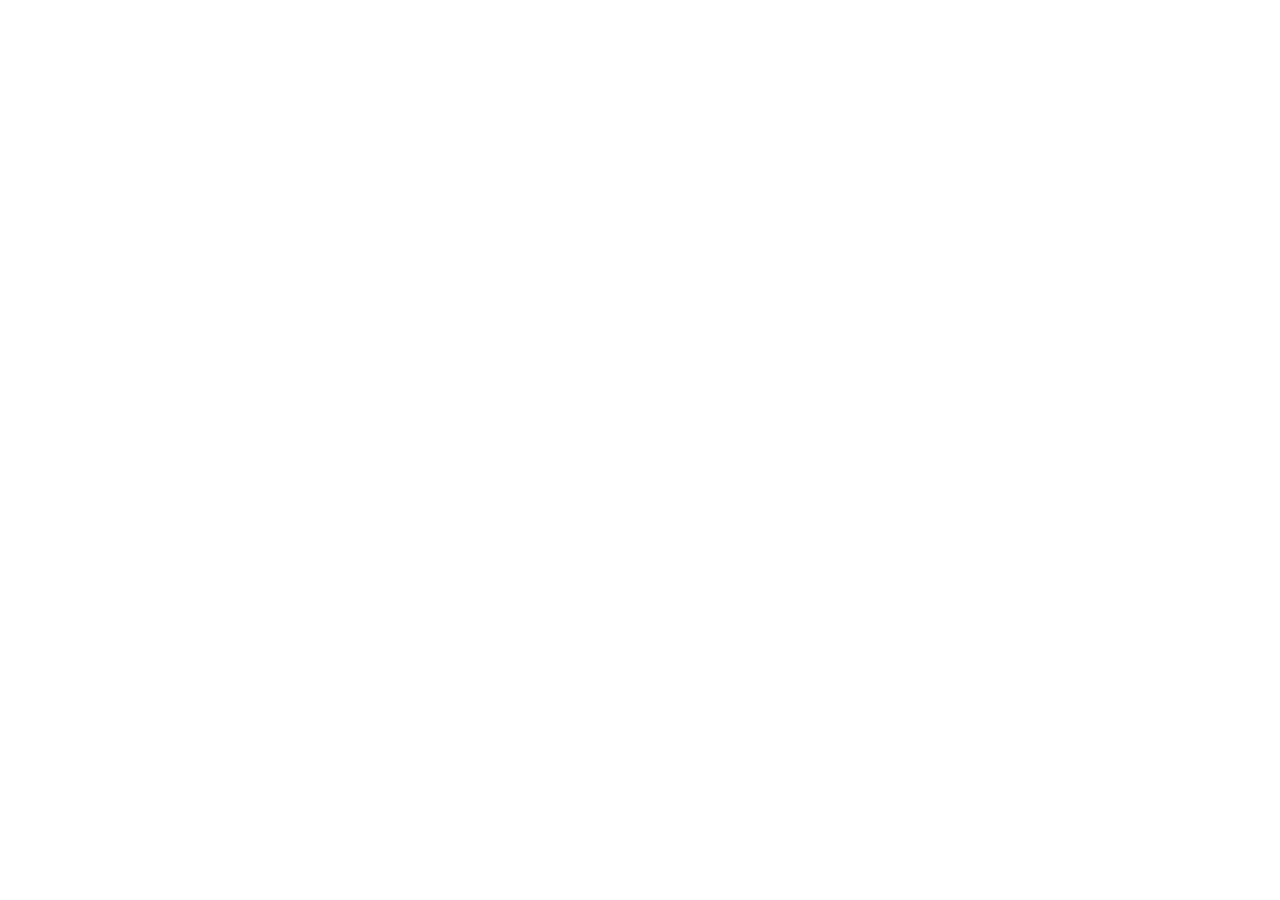
==== commit b7a5a734: "New visuals" ====
--- a/make/index.html
+++ b/make/index.html
@@ -2,17 +2,9 @@
 <html lang="en">
 <head>
     <meta charset="UTF-8">
-    <meta name="viewport" content="width=device-width, initial-scale=1.0">
-    <title>Make | Chip Rian</title>
-    <meta name="description" content="Product design portfolio by Chip Rian.">
-    <meta name="author" content="Chip Rian">
-    <meta name="robots" content="index, follow">
-    <link rel="canonical" href="https://designwithchip.com/make">
-    
-    <link rel="icon" type="image/png" href="../img/favicon.png">
-    <link rel="stylesheet" href="../styles.css">
-    <script src="../js/nav.js" defer></script>
-    <script src="../js/footer.js" defer></script>
+    <meta http-equiv="refresh" content="0; url=/portfolio/">
+    <link rel="canonical" href="https://designwithchip.com/portfolio/">
+    <title>Redirecting...</title>
     <!-- Google tag (gtag.js) -->
     <script async src="https://www.googletagmanager.com/gtag/js?id=G-Y6DG4FZD75"></script>
     <script>
@@ -22,128 +14,7 @@
         gtag('config', 'G-Y6DG4FZD75');
     </script>
 </head>
-<body class="portfolio-page">
-    <div id="nav-placeholder"></div>
-    
-    <main class="portfolio-main">
-        <div class="content-container">
-            <section class="portfolio-hero">
-                <p class="portfolio-eyebrow">Case studies</p>
-                <h1 class="portfolio-title">Selected product design work</h1>
-                <p class="portfolio-intro">
-                    A closer look at how I think, ship, and iterate on real products.<br>From initial problem framing through to launch.
-                </p>
-            </section>
-
-            <section class="portfolio-grid" aria-label="Case studies">
-                <a class="portfolio-card-link" href="/make/drafts/">
-                    <article class="portfolio-card">
-                        <img src="../img/case-study-drafts.png" alt="Preview of drafts and explorations case studies" class="portfolio-card-image">
-                        <h2 class="portfolio-card-title">Transforming Jigsaw from a Diagramming Tool into a Centralised Collaboration Hub</h2>
-                    </article>
-                </a>
-
-                <a class="portfolio-card-link" href="/make/mobile/">
-                    <article class="portfolio-card">
-                        <img src="../img/case-study-mobile.png" alt="Preview of mobile case study" class="portfolio-card-image">
-                        <h2 class="portfolio-card-title">De-risking Enterprise Renewals for High-Stakes Legal Teams</h2>
-                    </article>
-                </a>
-            </section>
-
-            <section class="portfolio-hero">
-                <p class="portfolio-eyebrow">Personal projects</p>
-                <h1 class="portfolio-title">Some things I built</h1>
-                <p class="portfolio-intro">
-                    I'm always looking for new ways to learn and grow. Here are some of the things I've been working on.
-                </p>
-            </section>
-
-            <section class="make-personal-grid" aria-label="Personal projects">
-                <div class="make-personal-grid-inner">
-                    <a class="make-project-card-link" href="/make/vigor/" aria-label="Vigor">
-                        <article class="make-project-card make-project-card--vigor" aria-label="Vigor card">
-                            <div class="make-project-card-content">
-                                <div class="make-project-card-title-row">
-                                    <h3 class="make-project-card-title">Vigor</h3>
-                                    <img class="make-project-card-frame-icon" src="../img/make/make-grid-frame.svg" alt="" aria-hidden="true">
-                                </div>
-                                <p class="make-project-card-subtitle">
-                                    Take charge of your health
-                                </p>
-                            </div>
-                            <div class="make-project-card-image-wrap" aria-hidden="true">
-                                <img class="make-project-card-image" src="../img/make/make-grid-vigor.png" alt="" loading="lazy">
-                            </div>
-                        </article>
-                    </a>
-
-                    <a class="make-project-card-link" href="/make/acting-coach/" aria-label="Acting Coach">
-                        <article class="make-project-card make-project-card--acting-coach" aria-label="Acting Coach card">
-                            <div class="make-project-card-content">
-                                <div class="make-project-card-title-row">
-                                    <h3 class="make-project-card-title">Acting Coach</h3>
-                                    <img class="make-project-card-frame-icon" src="../img/make/make-grid-frame.svg" alt="" aria-hidden="true">
-                                </div>
-                                <p class="make-project-card-subtitle">
-                                    Explore your range.
-                                    <br>Sharpen your delivery
-                                </p>
-                            </div>
-                            <div class="make-project-card-image-wrap" aria-hidden="true">
-                                <img class="make-project-card-image" src="../img/make/make-grid-acting-coach.png" alt="" loading="lazy">
-                            </div>
-                        </article>
-                    </a>
-
-                    <a class="make-project-card-link" href="/make/wordjam/" aria-label="WordJam">
-                        <article class="make-project-card make-project-card--wordjam" aria-label="WordJam card">
-                            <div class="make-project-card-content">
-                                <div class="make-project-card-title-row">
-                                    <h3 class="make-project-card-title">WordJam</h3>
-                                    <img class="make-project-card-frame-icon" src="../img/make/make-grid-frame.svg" alt="" aria-hidden="true">
-                                </div>
-                                <p class="make-project-card-subtitle">
-                                    Word game to keep your brain challenged
-                                </p>
-                            </div>
-                            <div class="make-project-card-image-wrap" aria-hidden="true">
-                                <img class="make-project-card-image" src="../img/make/make-grid-wordjam.png" alt="" loading="lazy">
-                            </div>
-                        </article>
-                    </a>
-
-                    <a class="make-project-card-link" href="/sudoku/" aria-label="Sudoku">
-                        <article class="make-project-card make-project-card--sudoku" aria-label="Sudoku card">
-                            <div class="make-project-card-content">
-                                <div class="make-project-card-title-row">
-                                    <h3 class="make-project-card-title">Sudoku</h3>
-                                    <img class="make-project-card-frame-icon" src="../img/make/make-grid-frame.svg" alt="" aria-hidden="true">
-                                </div>
-                                <p class="make-project-card-subtitle">
-                                    Classic number puzzles for a focused break
-                                </p>
-                            </div>
-                            <div class="make-project-card-image-wrap make-project-card-image-wrap--sudoku" aria-hidden="true">
-                                <div class="make-project-card-sudoku-board">
-                                    <span>8</span><span>4</span><span>2</span><span></span><span>7</span><span></span><span></span><span>5</span><span>1</span>
-                                    <span>5</span><span></span><span></span><span>4</span><span></span><span>8</span><span>7</span><span></span><span></span>
-                                    <span></span><span>1</span><span>7</span><span></span><span></span><span>5</span><span>3</span><span>8</span><span></span>
-                                    <span>2</span><span></span><span>1</span><span></span><span>4</span><span></span><span>8</span><span></span><span>7</span>
-                                    <span></span><span>8</span><span></span><span>7</span><span></span><span>2</span><span></span><span>1</span><span></span>
-                                    <span>7</span><span></span><span>4</span><span></span><span>8</span><span></span><span>2</span><span></span><span>5</span>
-                                    <span></span><span>2</span><span>5</span><span>8</span><span></span><span></span><span>1</span><span>7</span><span></span>
-                                    <span></span><span></span><span>8</span><span>1</span><span></span><span>7</span><span></span><span></span><span>2</span>
-                                    <span>1</span><span>7</span><span></span><span></span><span>2</span><span></span><span>5</span><span>4</span><span>8</span>
-                                </div>
-                            </div>
-                        </article>
-                    </a>
-                </div>
-            </section>
-        </div>
-    </main>
-
-    <div id="footer-placeholder"></div>
+<body>
+    <p>If you are not redirected automatically, <a href="/portfolio/">click here</a>.</p>
 </body>
 </html>
